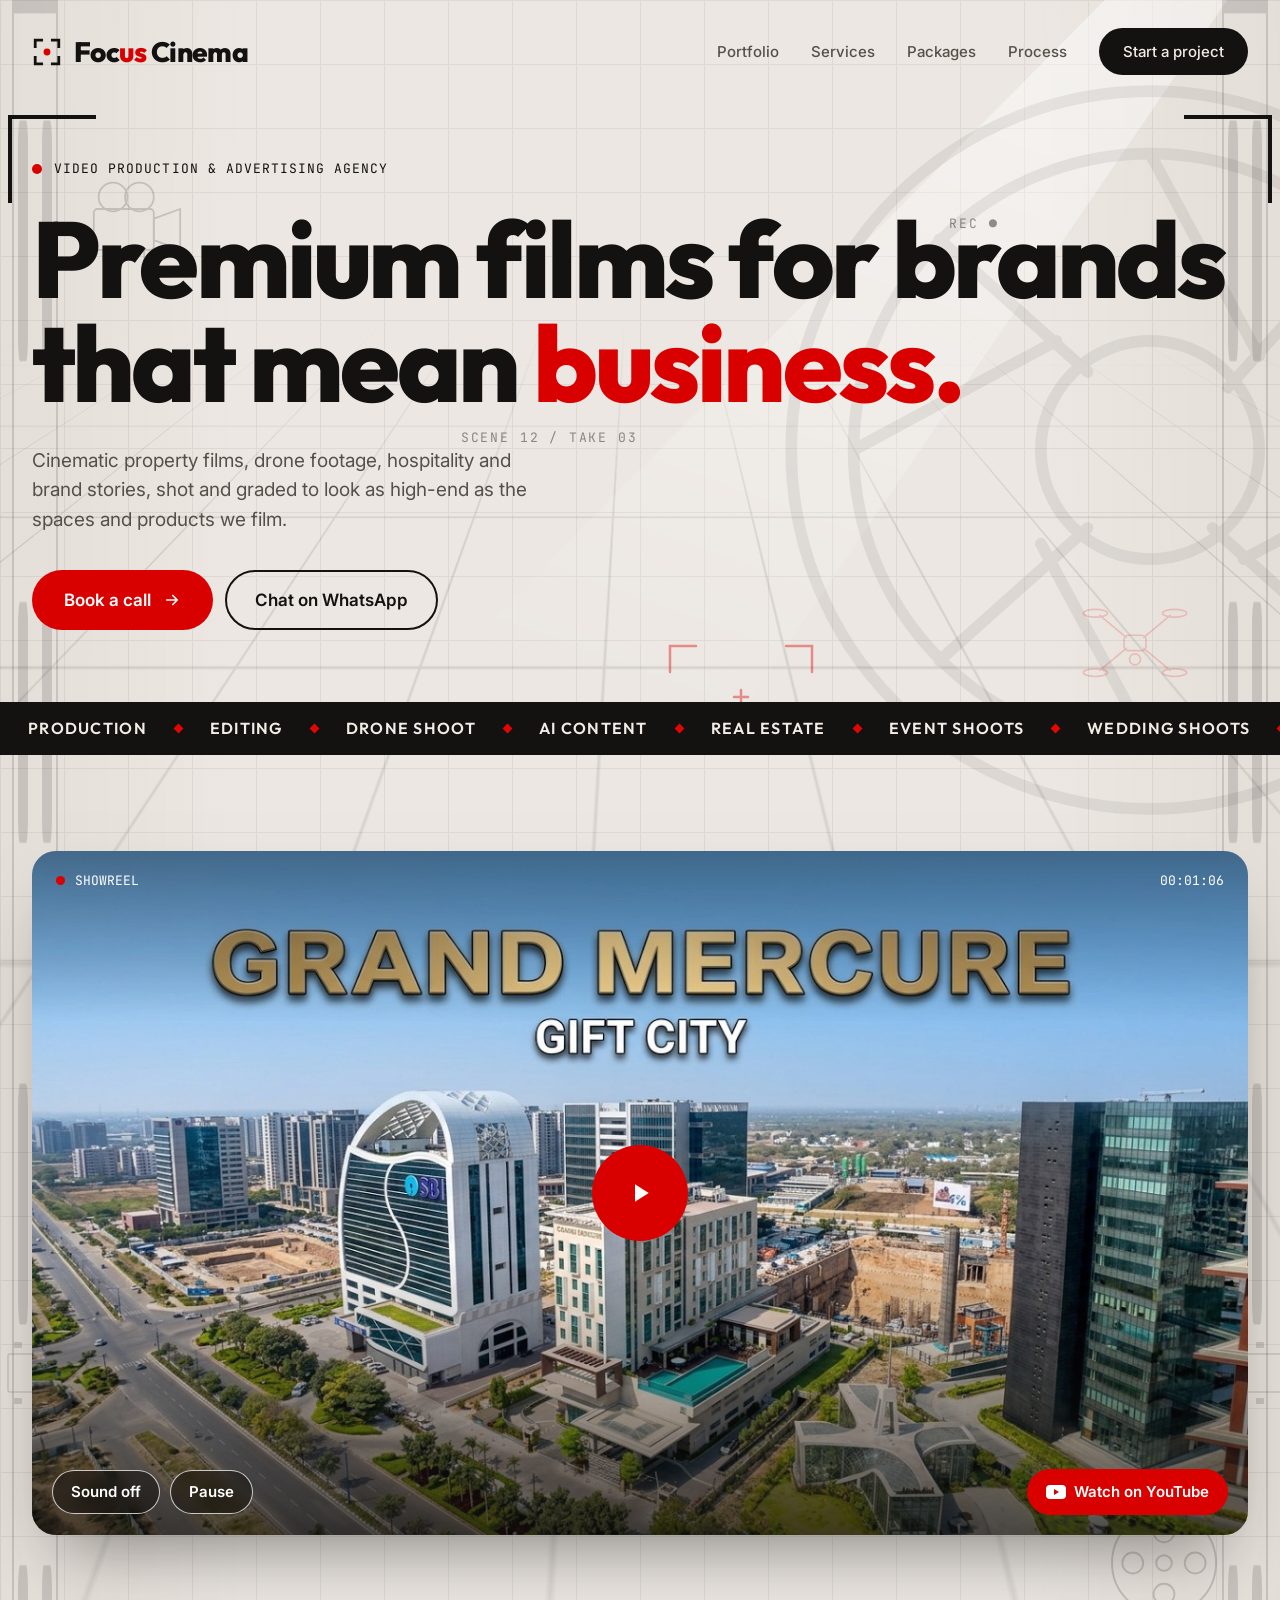
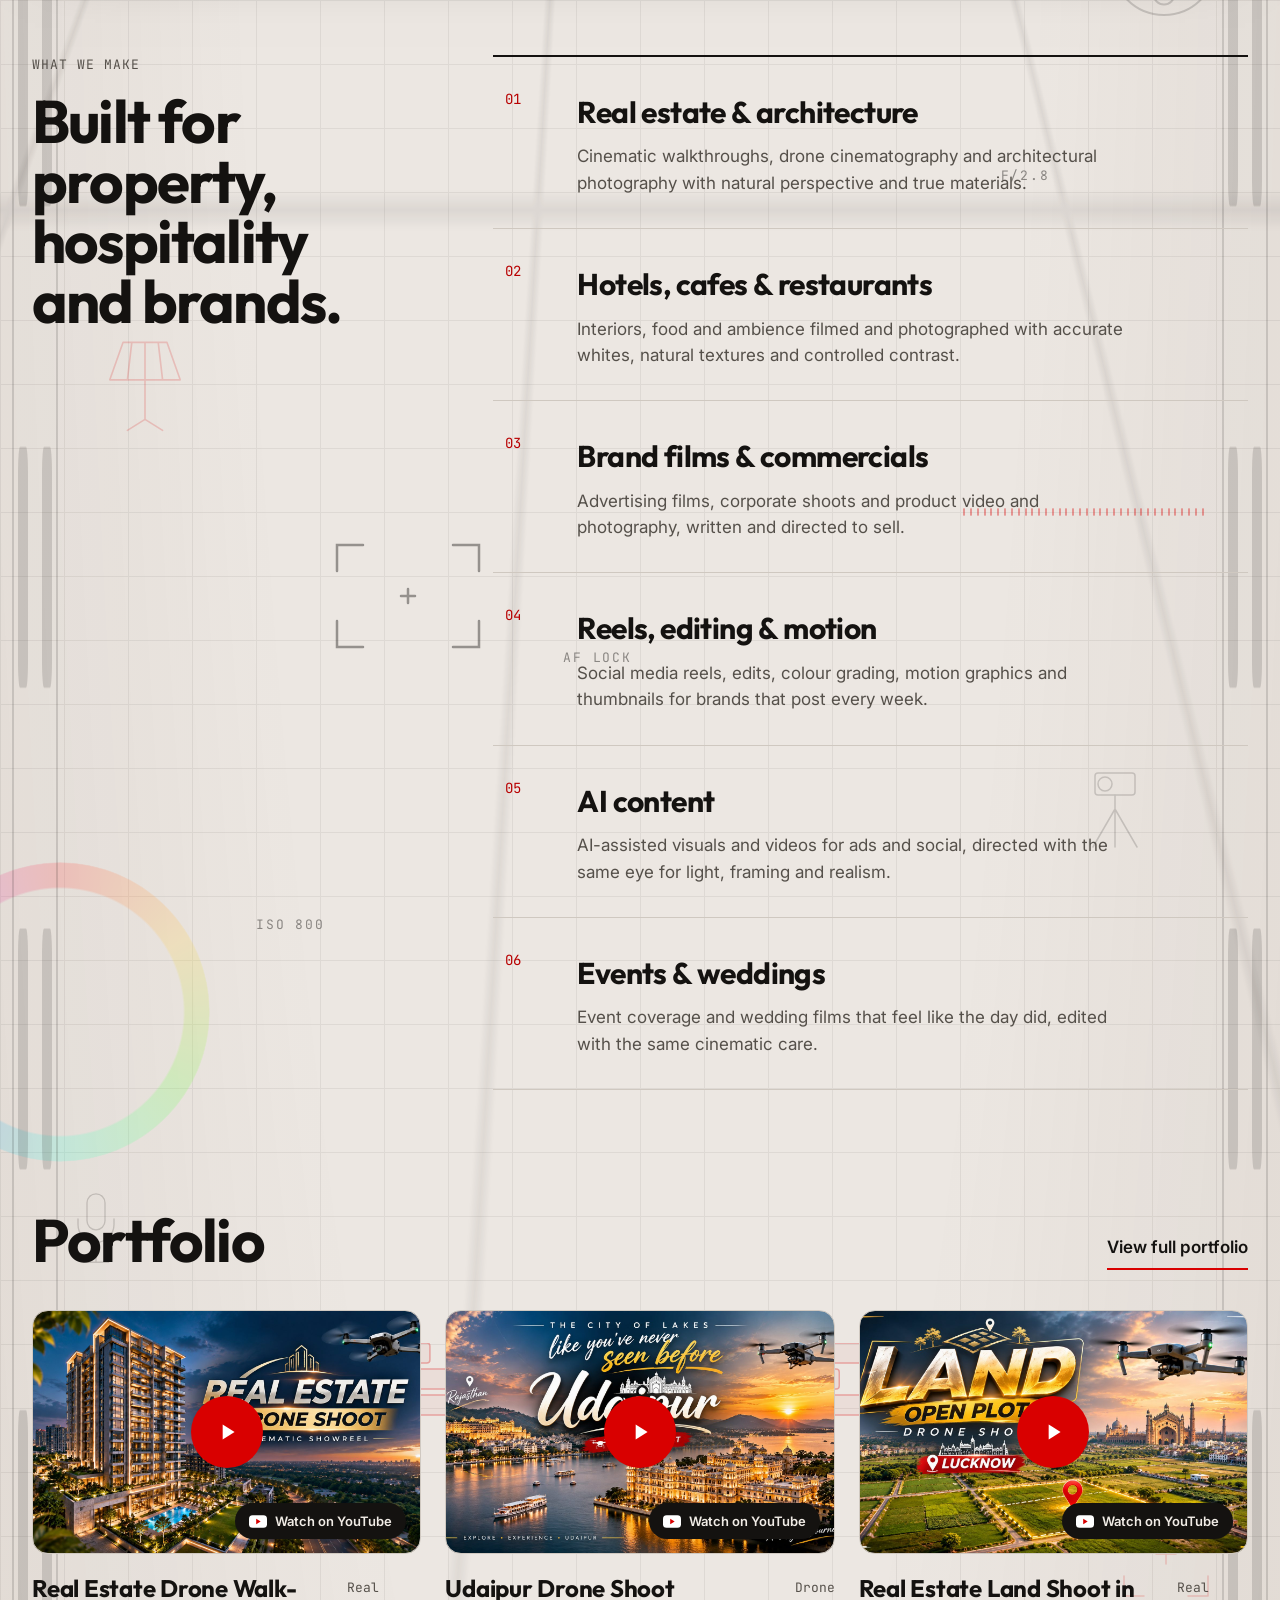
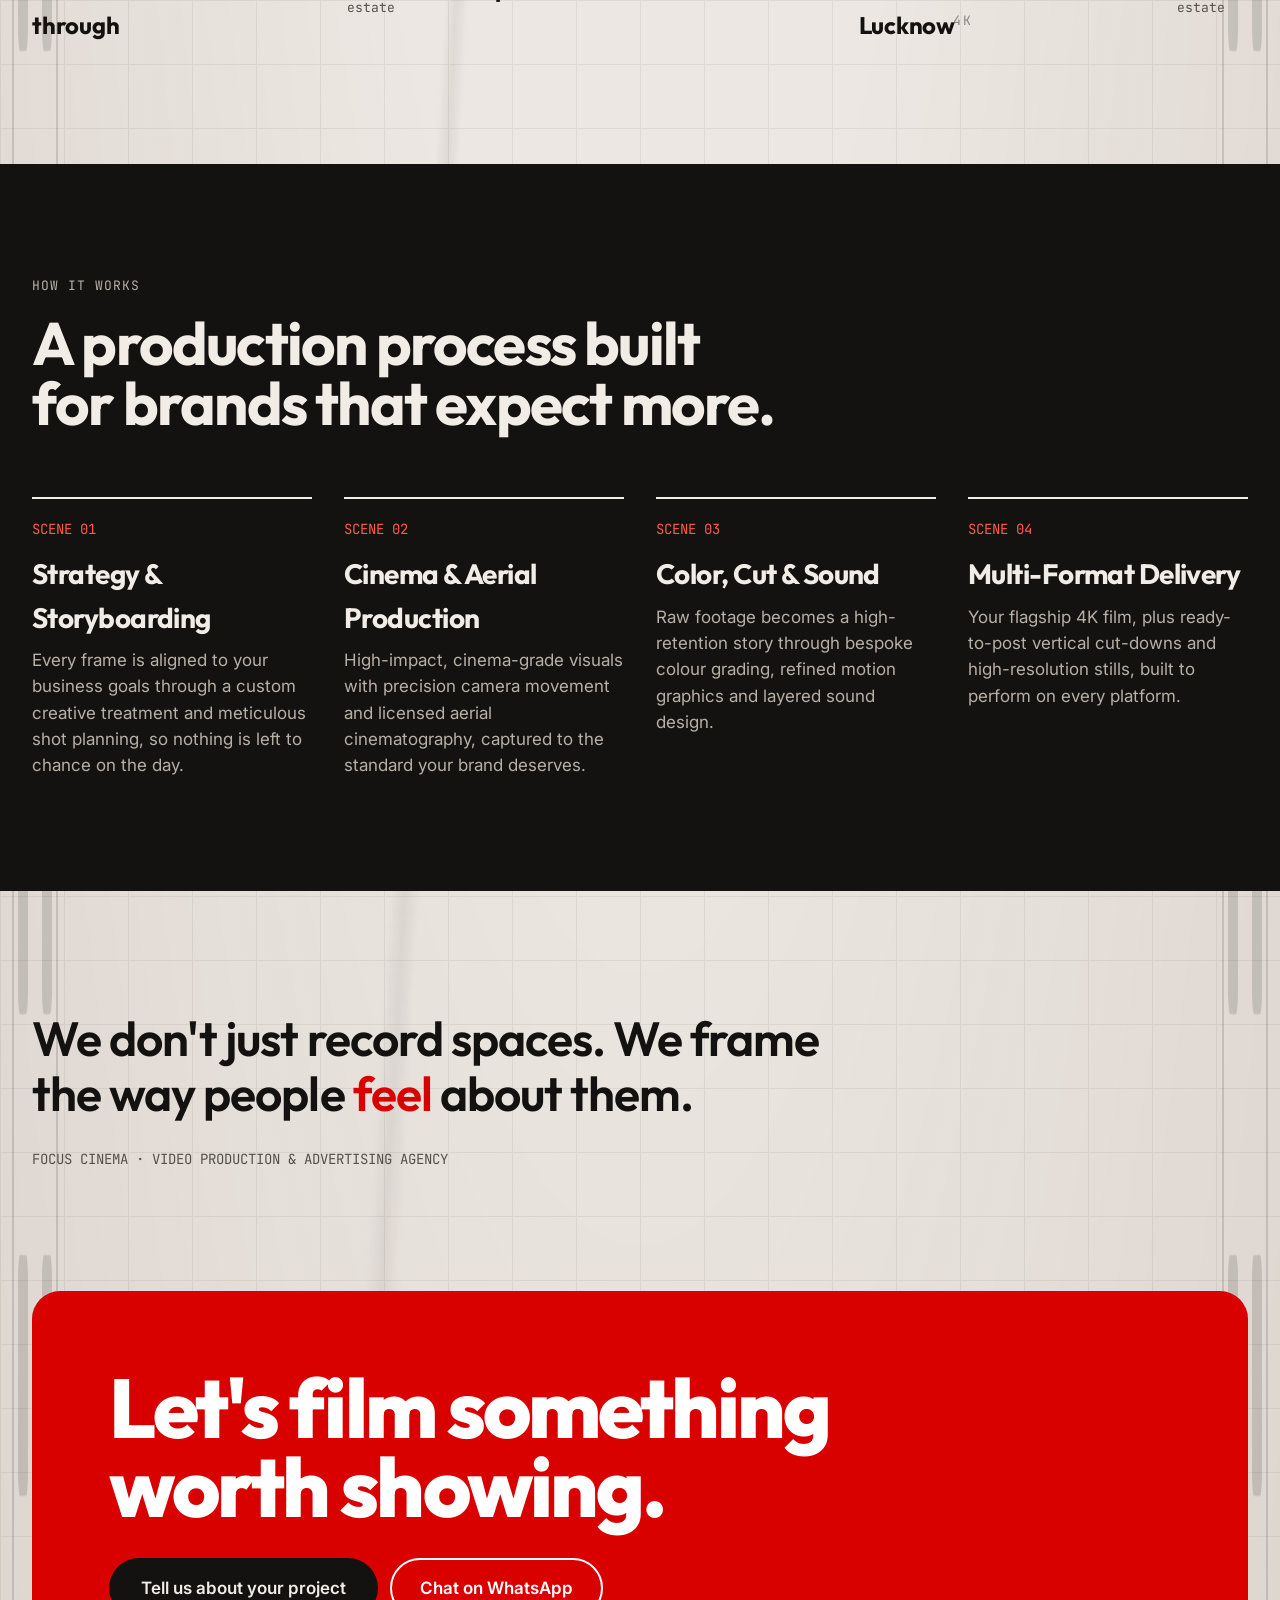
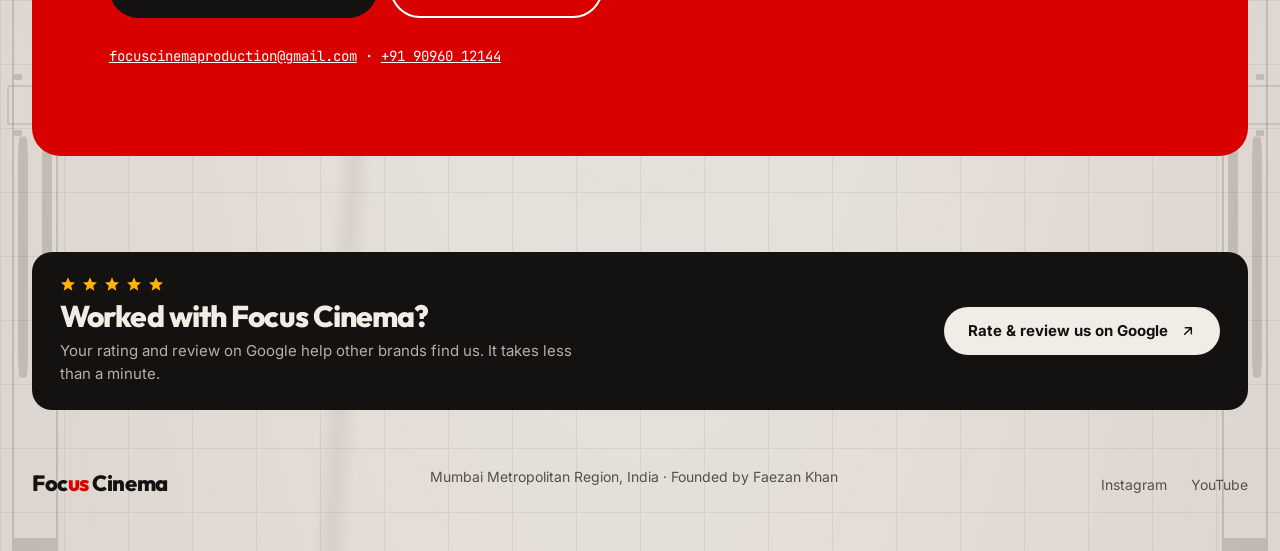
==== site/index.html @ e5390ac3 "Part A: Deploy complete 3-page site (Home, Portfolio, Packages, clean images, render.yaml)" ====
<!doctype html>
<html lang="en">
<head>
<meta charset="utf-8">
<meta name="viewport" content="width=device-width, initial-scale=1">
<title>Focus Cinema | Video Production &amp; Advertising Agency, Mumbai</title>
<meta name="description" content="Focus Cinema is a video production and advertising agency in the Mumbai region: cinematic real estate films, drone shoots, brand films, hospitality, events, weddings and podcast shoots.">
<link rel="canonical" href="https://focuscinemaa.com/">
<meta name="theme-color" content="#ECE7E2">
<link rel="icon" href="favicon.svg" type="image/svg+xml">
<meta property="og:type" content="website">
<meta property="og:site_name" content="Focus Cinema">
<meta property="og:title" content="Focus Cinema | Video Production &amp; Advertising Agency, Mumbai">
<meta property="og:description" content="Focus Cinema is a video production and advertising agency in the Mumbai region: cinematic real estate films, drone shoots, brand films, hospitality, events, weddings and podcast shoots.">
<meta property="og:url" content="https://focuscinemaa.com/">
<meta property="og:image" content="https://focuscinemaa.com/images/logo.jpg">
<meta name="twitter:card" content="summary_large_image">
<link rel="preconnect" href="https://fonts.googleapis.com">
<link href="https://fonts.googleapis.com/css2?family=Outfit:wght@500;600;700;800&amp;family=Inter:wght@400;500;600&amp;family=JetBrains+Mono:wght@400;500&amp;display=swap" rel="stylesheet">
<style>

body{margin:0;background:#ECE7E2}
a{color:inherit;text-decoration:none}
.nav a:hover{color:#141210}
.row-link:hover{background:#E1DBD4}
.thumb1{background-image:url(images/real-estate-walkthrough.jpg);background-size:cover;background-position:center}
.thumb2{background-image:url(images/udaipur-drone.jpg);background-size:cover;background-position:center}
.thumb3{background-image:url(images/lucknow-land.jpg);background-size:cover;background-position:center}
@keyframes reelpan{0%{background-size:108% auto;background-position:30% 60%}100%{background-size:122% auto;background-position:70% 40%}}
@media(prefers-reduced-motion:reduce){}
.bg{position:absolute;inset:0;z-index:0;overflow:hidden;pointer-events:none}
.bg-grid{position:absolute;inset:0;opacity:.06;background-image:linear-gradient(currentColor 1px,transparent 1px),linear-gradient(90deg,currentColor 1px,transparent 1px);background-size:64px 64px;animation:gridmove 14s linear infinite}
.bg-scan{position:absolute;left:0;right:0;top:-200px;height:180px;opacity:.05;background:linear-gradient(transparent,currentColor,transparent);animation:scan 11s linear infinite}
.floor{position:absolute;left:-20%;right:-20%;top:6%;height:760px;opacity:.13;transform:perspective(500px) rotateX(62deg);transform-origin:top;background-image:linear-gradient(currentColor 1px,transparent 1px),linear-gradient(90deg,currentColor 1px,transparent 1px);background-size:80px 80px;-webkit-mask-image:linear-gradient(transparent,#000 35%,transparent);mask-image:linear-gradient(transparent,#000 35%,transparent);animation:floor 4s linear infinite}
.beam{position:absolute;top:-40px;right:2%;width:1100px;height:1000px;opacity:.55;background:linear-gradient(200deg,#fff,transparent 72%);clip-path:polygon(90% 0,100% 0,38% 100%,0 100%);animation:flicker 6s steps(1) infinite}
.bg-vig{position:absolute;inset:0;background:radial-gradient(ellipse at 50% 15%,transparent 45%,rgba(90,60,40,.1))}
.bg-big{position:absolute;top:60px;right:-260px;width:780px;height:780px;opacity:.07}
.wheel{position:absolute;top:46%;left:-90px;width:300px;height:300px;border-radius:50%;opacity:.22;background:conic-gradient(#ff4d4d,#ffd24d,#7dff4d,#4dffe0,#4d7dff,#d24dff,#ff4d4d);-webkit-mask:radial-gradient(circle,transparent 58%,#000 59%,#000 70%,transparent 71%);mask:radial-gradient(circle,transparent 58%,#000 59%,#000 70%,transparent 71%);animation:spin 50s linear infinite}
.bg-film{position:absolute;top:0;height:100%;opacity:.14}
.bg-film .roll{animation:roll 2.4s linear infinite}
.band{position:absolute;left:0;opacity:.14}
.band .slide{animation:slide 8s linear infinite}
.ic{position:absolute;opacity:.17;animation:floaty 16s ease-in-out infinite}
.ic svg,.bg-big svg{display:block;width:100%;height:100%;fill:none;stroke:currentColor;stroke-width:1.5;stroke-linecap:round;stroke-linejoin:round}
.spin svg{animation:spin 60s linear infinite}
.tag{position:absolute;font-family:'JetBrains Mono',monospace;font-size:13px;letter-spacing:.14em;opacity:.45;animation:blink 3s steps(2,end) infinite}
.wave{position:absolute;display:flex;align-items:center;gap:5px;opacity:.35}
.wave span{flex:1;height:100%;background:currentColor;border-radius:2px;transform:scaleY(.15);animation:bar 1.1s ease-in-out infinite}
.wave span:nth-child(2n){animation-duration:.8s;animation-delay:-.2s}
.wave span:nth-child(3n){animation-duration:1.4s;animation-delay:-.5s}
.wave span:nth-child(5n){animation-duration:.9s;animation-delay:-.7s}
.wave span:nth-child(7n){animation-duration:1.7s}
.tl{position:absolute;left:9%;right:9%;height:74px;opacity:.3}
.tl svg{position:absolute;inset:0;width:100%;height:100%}
.tl .ph{position:absolute;top:-8px;bottom:-8px;width:2px;background:currentColor;animation:play 14s linear infinite}
.tl .ph::before{content:"";position:absolute;top:0;left:-5px;border:6px solid transparent;border-top-color:currentColor}
.af{position:absolute;width:150px;height:110px;opacity:.4;animation:af 9s ease-in-out infinite}
.af svg{display:block;width:100%;height:100%;fill:none;stroke:currentColor;stroke-width:2.5;stroke-linecap:round}
.dust{position:absolute;width:3px;height:3px;border-radius:50%;background:currentColor;opacity:0;animation:rise 18s linear infinite}
.focus{animation:pull 2.2s cubic-bezier(.2,.7,.2,1) both}
.float{animation:float2 8s ease-in-out infinite}
.vf{position:absolute;width:84px;height:84px;border:4px solid #141210;animation:breathe 4s ease-in-out infinite}
.marq-track{display:flex;width:max-content;animation:marq 50s linear infinite}
.marq-track:hover{animation-play-state:paused}
.marq-track span{font-family:'Outfit',sans-serif;font-weight:600;font-size:16px;letter-spacing:.08em;text-transform:uppercase;color:#F1ECE6;padding:0 28px;white-space:nowrap}
.marq-track i{display:block;flex:none;width:7px;height:7px;background:#E10600;transform:rotate(45deg);align-self:center}
@keyframes gridmove{to{background-position:64px 64px,64px 64px}}
@keyframes scan{to{top:100%}}
@keyframes floor{to{background-position:0 80px,0 0}}
@keyframes flicker{0%,100%{opacity:.55}12%{opacity:.3}18%{opacity:.7}46%{opacity:.4}52%{opacity:.65}80%{opacity:.35}}
@keyframes roll{to{transform:translateY(36px)}}
@keyframes slide{to{transform:translateX(120px)}}
@keyframes floaty{0%,100%{transform:translate(0,0) rotate(0deg)}50%{transform:translate(22px,-34px) rotate(7deg)}}
@keyframes spin{to{transform:rotate(360deg)}}
@keyframes blink{50%{opacity:.1}}
@keyframes bar{50%{transform:scaleY(1)}}
@keyframes play{from{left:0}to{left:100%}}
@keyframes af{0%,100%{transform:translate(0,0) scale(1)}30%{transform:translate(-160px,80px) scale(.7)}60%{transform:translate(90px,170px) scale(1.2)}}
@keyframes rise{0%{transform:translateY(0);opacity:0}10%{opacity:.5}100%{transform:translateY(-420px);opacity:0}}
@keyframes pull{from{filter:blur(16px);opacity:.15}to{filter:blur(0);opacity:1}}
@keyframes float2{0%,100%{transform:translateY(0)}50%{transform:translateY(-12px)}}
@keyframes breathe{0%,100%{transform:scale(1)}50%{transform:scale(.88)}}
@keyframes marq{to{transform:translateX(-50%)}}
@media(max-width:900px){.bg-filmwrap,.tl,.wave,.wheel,.vf{display:none}.bg-big{width:520px;height:520px;right:-200px}}
@media(prefers-reduced-motion:reduce){.bg *,.focus,.float,.vf,.marq-track{animation:none!important}}
/* Hide the system cursor only when JS confirms a mouse-like device */
  html.fc-cursor-on, html.fc-cursor-on * { cursor: none !important; }

  /* Two separate fixed layers (not nested) so mix-blend-mode can see the real page behind them */
  .fc-frame, .fc-dot { position: fixed; left: 0; top: 0; z-index: 2147483647; pointer-events: none;
                       opacity: 0; transition: opacity .25s ease; will-change: transform; }
  html.fc-visible .fc-frame, html.fc-visible .fc-dot { opacity: 1; }

  /* Brackets: white + difference blend = dark on light pages, light on dark pages */
  .fc-frame { width: 44px; height: 44px; margin: -22px 0 0 -22px; mix-blend-mode: difference; }
  .fc-frame svg { display: block; width: 100%; height: 100%; overflow: visible; transition: transform .22s cubic-bezier(.2,.8,.2,1); }
  .fc-frame path { fill: none; stroke: #fff; stroke-width: 3.2; stroke-linecap: square; stroke-linejoin: miter;
                   transition: transform .22s cubic-bezier(.2,.8,.2,1); }

  /* Recording dot (kept un-blended so it is always crimson) */
  .fc-dot { width: 12px; height: 12px; margin: -6px 0 0 -6px; border-radius: 50%; background: #D90000;
            box-shadow: 0 0 0 2px rgba(255,255,255,.92), 0 0 0 3px rgba(20,18,16,.25);
            transition: scale .2s ease, opacity .25s ease; }

  /* FOCUS-LOCK on clickable things: brackets snap inward, dot pulses */
  html.fc-link .fc-tl { transform: translate(5px, 5px); }
  html.fc-link .fc-tr { transform: translate(-5px, 5px); }
  html.fc-link .fc-br { transform: translate(-5px, -5px); }
  html.fc-link .fc-bl { transform: translate(5px, -5px); }
  html.fc-link .fc-dot { animation: fc-pulse 1s ease-in-out infinite; }
  @keyframes fc-pulse { 0%,100% { scale: 1.25; } 50% { scale: 1.75; } }

  /* SHUTTER on press: brackets clamp hard, whole frame flashes smaller */
  html.fc-down .fc-tl { transform: translate(9px, 9px); }
  html.fc-down .fc-tr { transform: translate(-9px, 9px); }
  html.fc-down .fc-br { transform: translate(-9px, -9px); }
  html.fc-down .fc-bl { transform: translate(9px, -9px); }
  html.fc-down .fc-dot { animation: none; scale: .7; }

  /* Touch / tablets / no-hover devices: custom cursor never appears */
  @media (pointer: coarse), (hover: none) { .fc-frame, .fc-dot { display: none !important; } }
  @media (prefers-reduced-motion: reduce) { html.fc-link .fc-dot { animation: none; scale: 1.4; } .fc-frame path { transition: none; } }


.rbtn{display:inline-flex;align-items:center;gap:8px;min-height:44px;padding:0 18px;border-radius:999px;border:1.5px solid rgba(255,255,255,.75);background:rgba(20,18,16,.55);color:#fff;font:600 15px/1 'Inter',system-ui,sans-serif;cursor:pointer;-webkit-backdrop-filter:blur(6px);backdrop-filter:blur(6px)}
.rbtn.yt{background:#D90000;border-color:#D90000}
#reel .ctl{display:none}
#reel.is-playing .ctl{display:inline-flex}
#reel.is-playing #reel-play{display:none}
#reel iframe{position:absolute;inset:0;width:100%;height:100%;border:0;pointer-events:none}
#reel :focus-visible{outline-color:#fff}
.reel-bar{position:absolute;left:20px;right:20px;bottom:20px;display:flex;flex-wrap:wrap;align-items:center;justify-content:space-between;gap:12px}
@media(max-width:640px){
.reel-bar{position:static;margin-top:14px}
.rbtn:not(.yt){color:#141210;border-color:#141210;background:transparent;-webkit-backdrop-filter:none;backdrop-filter:none}
.reel-stage{border-radius:18px !important}
.rplay{width:72px !important;height:72px !important}
}
:focus-visible{outline:3px solid #141210;outline-offset:3px}
html{scroll-behavior:smooth}
img{max-width:100%}

</style>
<script type="application/ld+json">
{
  "@context": "https://schema.org",
  "@type": "ProfessionalService",
  "name": "Focus Cinema",
  "description": "Video production and advertising agency: real estate films, drone cinematography, brand films, hospitality, events, weddings, podcast shoots, editing and AI content.",
  "url": "https://focuscinemaa.com/",
  "logo": "https://focuscinemaa.com/images/logo.jpg",
  "image": "https://focuscinemaa.com/images/logo.jpg",
  "telephone": "+919096012144",
  "email": "focuscinemaproduction@gmail.com",
  "founder": {"@type": "Person", "name": "Faezan Khan"},
  "areaServed": "Mumbai Metropolitan Region, India",
  "address": {"@type": "PostalAddress", "addressRegion": "Maharashtra", "addressCountry": "IN"},
  "sameAs": ["https://www.instagram.com/focuscinemaa","https://www.youtube.com/@FocusCinemaproduction"]
}
</script>
</head>
<body>

<div style="background:#ECE7E2;color:#141210;font-family:'Inter',system-ui,sans-serif;font-size:17px;line-height:1.55;overflow-x:hidden;position:relative">

<!-- ANIMATED BACKGROUND -->
<div class="bg" aria-hidden="true" style="color:#141210">
<div class="bg-grid"></div>
<div class="bg-scan"></div>
<div class="floor"></div>
<div class="beam"></div>
<div class="bg-vig"></div>
<div class="bg-big spin"><svg viewBox="0 0 100 100"><circle cx="50" cy="50" r="46"></circle><circle cx="50" cy="50" r="38"></circle><circle cx="50" cy="50" r="14"></circle><path d="M50 12l14 26M88 50L62 64M50 88L36 62M12 50l26-14M77 23L60 42M77 77L58 60M23 77l19-17M23 23l19 17"></path></svg></div>
<div class="wheel"></div>
<div class="bg-filmwrap">
<svg class="bg-film" style="left:12px" width="46" viewBox="0 0 46 400" preserveAspectRatio="none"><defs><pattern id="fp" width="46" height="36" patternUnits="userSpaceOnUse"><rect x="6" y="9" width="10" height="18" rx="2" fill="currentColor"></rect><rect x="30" y="9" width="10" height="18" rx="2" fill="currentColor"></rect></pattern></defs><rect class="roll" x="0" y="-36" width="46" height="6000" fill="url(#fp)"></rect><rect x="1" y="0" width="44" height="100%" fill="none" stroke="currentColor" stroke-width="2"></rect></svg>
<svg class="bg-film" style="right:12px" width="46" viewBox="0 0 46 400" preserveAspectRatio="none"><rect class="roll" style="animation-direction:reverse" x="0" y="-36" width="46" height="6000" fill="url(#fp)"></rect><rect x="1" y="0" width="44" height="100%" fill="none" stroke="currentColor" stroke-width="2"></rect></svg>
</div>
<svg class="band" style="top:25%" width="100%" height="70"><defs><pattern id="fr" width="120" height="70" patternUnits="userSpaceOnUse"><rect x="8" y="16" width="104" height="38" rx="2" fill="none" stroke="currentColor" stroke-width="1.5"></rect><rect x="14" y="4" width="8" height="6" rx="1" fill="currentColor"></rect><rect x="56" y="4" width="8" height="6" rx="1" fill="currentColor"></rect><rect x="98" y="4" width="8" height="6" rx="1" fill="currentColor"></rect><rect x="14" y="60" width="8" height="6" rx="1" fill="currentColor"></rect><rect x="56" y="60" width="8" height="6" rx="1" fill="currentColor"></rect><rect x="98" y="60" width="8" height="6" rx="1" fill="currentColor"></rect></pattern></defs><rect class="slide" x="-120" y="0" width="4000" height="70" fill="url(#fr)"></rect></svg>
<svg class="band" style="top:91%" width="100%" height="70"><rect class="slide" style="animation-direction:reverse" x="-120" y="0" width="4000" height="70" fill="url(#fr)"></rect></svg>
<div class="wave" style="top:39%;right:6%;width:240px;height:50px;color:#D90000"><span></span><span></span><span></span><span></span><span></span><span></span><span></span><span></span><span></span><span></span><span></span><span></span><span></span><span></span><span></span><span></span><span></span><span></span><span></span><span></span><span></span><span></span><span></span><span></span><span></span><span></span><span></span><span></span><span></span><span></span><span></span><span></span><span></span><span></span><span></span><span></span></div>
<div class="tl" style="top:55%;color:#D90000"><svg viewBox="0 0 1000 74" preserveAspectRatio="none"><g fill="currentColor" fill-opacity=".15" stroke="currentColor" stroke-width="1.5"><rect vector-effect="non-scaling-stroke" x="10" y="0" width="180" height="20" rx="3"></rect><rect vector-effect="non-scaling-stroke" x="210" y="0" width="90" height="20" rx="3"></rect><rect vector-effect="non-scaling-stroke" x="320" y="0" width="260" height="20" rx="3"></rect><rect vector-effect="non-scaling-stroke" x="600" y="0" width="140" height="20" rx="3"></rect><rect vector-effect="non-scaling-stroke" x="760" y="0" width="230" height="20" rx="3"></rect><rect vector-effect="non-scaling-stroke" x="60" y="26" width="120" height="20" rx="3"></rect><rect vector-effect="non-scaling-stroke" x="200" y="26" width="300" height="20" rx="3"></rect><rect vector-effect="non-scaling-stroke" x="520" y="26" width="170" height="20" rx="3"></rect><rect vector-effect="non-scaling-stroke" x="720" y="26" width="250" height="20" rx="3"></rect><rect vector-effect="non-scaling-stroke" x="0" y="52" width="260" height="20" rx="3"></rect><rect vector-effect="non-scaling-stroke" x="280" y="52" width="80" height="20" rx="3"></rect><rect vector-effect="non-scaling-stroke" x="380" y="52" width="400" height="20" rx="3"></rect><rect vector-effect="non-scaling-stroke" x="800" y="52" width="190" height="20" rx="3"></rect></g></svg><div class="ph"></div></div>
<div class="af" style="top:12%;left:52%;color:#D90000"><svg viewBox="0 0 150 110"><path d="M4 30V4h26M120 4h26v26M146 80v26h-26M30 106H4V80M68 55h14M75 48v14"></path></svg></div>
<div class="af" style="top:40%;left:26%;animation-delay:-4s;animation-duration:12s"><svg viewBox="0 0 150 110"><path d="M4 30V4h26M120 4h26v26M146 80v26h-26M30 106H4V80M68 55h14M75 48v14"></path></svg></div>
<div class="ic" style="top:3%;left:6%;width:120px;height:120px"><svg viewBox="0 0 100 100"><rect x="14" y="40" width="50" height="34" rx="3"></rect><circle cx="30" cy="30" r="12"></circle><circle cx="52" cy="30" r="12"></circle><path d="M64 48l22-8v34l-22-8zM22 74v10M56 74v10"></path></svg></div>
<div class="ic" style="top:11%;right:7%;width:110px;height:110px;animation-duration:19s;animation-delay:-5s;color:#D90000"><svg viewBox="0 0 100 100"><path d="M42 44L18 24M58 44l24-20M42 54L18 74M58 54l24 20"></path><rect x="40" y="42" width="20" height="14" rx="4"></rect><ellipse cx="14" cy="22" rx="11" ry="3.5"></ellipse><ellipse cx="86" cy="22" rx="11" ry="3.5"></ellipse><ellipse cx="14" cy="76" rx="11" ry="3.5"></ellipse><ellipse cx="86" cy="76" rx="11" ry="3.5"></ellipse><circle cx="50" cy="64" r="5"></circle></svg></div>
<div class="ic" style="top:19%;left:3%;width:100px;height:100px;animation-duration:21s;animation-delay:-9s"><svg viewBox="0 0 100 100"><rect x="14" y="42" width="72" height="42" rx="3"></rect><path d="M14 40l-3-18 74-10 3 18zM26 20l8 14M44 17l8 14M62 14l8 14M14 58h72M30 42v42"></path></svg></div>
<div class="ic spin" style="top:28%;right:4%;width:130px;height:130px;animation-duration:18s;animation-delay:-2s"><svg viewBox="0 0 100 100"><circle cx="50" cy="50" r="40"></circle><circle cx="50" cy="50" r="6"></circle><circle cx="50" cy="26" r="8"></circle><circle cx="50" cy="74" r="8"></circle><circle cx="26" cy="50" r="8"></circle><circle cx="74" cy="50" r="8"></circle></svg></div>
<div class="ic" style="top:36%;left:7%;width:110px;height:110px;animation-duration:17s;animation-delay:-7s;color:#D90000"><svg viewBox="0 0 100 100"><path d="M30 14h40l12 34H18zM38 14l-4 34M62 14l4 34M50 14v34M50 48v36M34 94l16-10 16 10"></path></svg></div>
<div class="ic" style="top:44%;right:9%;width:100px;height:100px;animation-duration:20s;animation-delay:-11s"><svg viewBox="0 0 100 100"><rect x="30" y="18" width="40" height="22" rx="3"></rect><circle cx="40" cy="29" r="7"></circle><path d="M50 40v14M50 54L28 92M50 54L72 92M50 54v38"></path></svg></div>
<div class="ic" style="top:52%;left:4%;width:90px;height:90px;animation-duration:22s;animation-delay:-4s"><svg viewBox="0 0 100 100"><rect x="40" y="12" width="20" height="40" rx="10"></rect><path d="M30 40v6a20 20 0 0040 0v-6M50 66v22M36 88h28"></path></svg></div>
<div class="ic" style="top:58%;right:5%;width:100px;height:100px;animation-duration:18s;animation-delay:-8s;color:#D90000"><svg viewBox="0 0 100 100"><path d="M8 28V8h20M72 8h20v20M92 72v20H72M28 92H8V72M50 40v20M40 50h20"></path></svg></div>
<div class="ic spin" style="top:84%;left:6%;width:120px;height:120px;animation-duration:20s;animation-delay:-6s"><svg viewBox="0 0 100 100"><circle cx="50" cy="50" r="40"></circle><circle cx="50" cy="50" r="30"></circle><circle cx="50" cy="50" r="12"></circle><path d="M50 20l10 20M80 50L60 60M50 80L40 60M20 50l20-10"></path></svg></div>
<div class="ic" style="top:89%;right:8%;width:110px;height:110px;animation-duration:17s;animation-delay:-10s"><svg viewBox="0 0 100 100"><rect x="14" y="40" width="50" height="34" rx="3"></rect><circle cx="30" cy="30" r="12"></circle><circle cx="52" cy="30" r="12"></circle><path d="M64 48l22-8v34l-22-8zM22 74v10M56 74v10"></path></svg></div>
<span class="tag" style="top:4%;right:22%">REC ●</span>
<span class="tag" style="top:17%;left:16%;animation-delay:-1s">24 FPS</span>
<span class="tag" style="top:8%;left:36%;animation-delay:-2s">SCENE 12 / TAKE 03</span>
<span class="tag" style="top:33%;right:18%;animation-delay:-2s">F/2.8</span>
<span class="tag" style="top:42%;left:44%;animation-delay:-0.7s">AF LOCK</span>
<span class="tag" style="top:47%;left:20%;animation-delay:-1.5s">ISO 800</span>
<span class="tag" style="top:60%;right:24%;animation-delay:-0.5s">4K</span>
<span class="tag" style="top:86%;left:22%;animation-delay:-2.5s">TC 00:01:06</span>
<span class="dust" style="left:8%;top:30%"></span><span class="dust" style="left:15%;top:62%;animation-delay:-4s;animation-duration:22s"></span><span class="dust" style="left:24%;top:18%;animation-delay:-9s"></span><span class="dust" style="left:31%;top:48%;animation-delay:-2s;animation-duration:15s"></span><span class="dust" style="left:39%;top:74%;animation-delay:-12s"></span><span class="dust" style="left:46%;top:9%;animation-delay:-6s;animation-duration:25s"></span><span class="dust" style="left:53%;top:36%;animation-delay:-14s"></span><span class="dust" style="left:61%;top:58%;animation-delay:-1s;animation-duration:20s"></span><span class="dust" style="left:68%;top:22%;animation-delay:-8s"></span><span class="dust" style="left:74%;top:44%;animation-delay:-16s;animation-duration:14s"></span><span class="dust" style="left:82%;top:68%;animation-delay:-5s"></span><span class="dust" style="left:88%;top:14%;animation-delay:-11s;animation-duration:23s"></span><span class="dust" style="left:93%;top:52%;animation-delay:-3s"></span><span class="dust" style="left:19%;top:88%;animation-delay:-7s;animation-duration:17s"></span><span class="dust" style="left:57%;top:92%;animation-delay:-13s"></span><span class="dust" style="left:78%;top:84%;animation-delay:-10s;animation-duration:21s"></span>
</div>

<div style="position:relative;z-index:1">

<!-- NAV -->
<header style="max-width:1280px;margin:0 auto;padding:28px 32px;display:flex;flex-wrap:wrap;align-items:center;justify-content:space-between;gap:20px">
<a href="#top" aria-label="Focus Cinema home" style="font-family:'Outfit',sans-serif;font-weight:800;font-size:28px;letter-spacing:-0.02em;display:flex;align-items:center;gap:12px;color:#141210">
<svg width="30" height="30" viewBox="0 0 28 28" fill="none" stroke="#141210" stroke-width="2.6" stroke-linecap="square" aria-hidden="true"><path d="M3 9V3h6M19 3h6v6M25 19v6h-6M9 25H3v-6"></path><circle cx="14" cy="14" r="3.2" fill="#D90000" stroke="none"></circle></svg>
<span>Foc<span style="color:#D90000">us</span> Cinema</span>
</a>
<nav class="nav" style="display:flex;flex-wrap:wrap;align-items:center;gap:8px 32px;font-size:15px;font-weight:500;color:#55504A">
<a href="portfolio.html" style="padding:12px 0">Portfolio</a>
<a href="#services" style="padding:12px 0">Services</a>
<a href="packages.html" style="padding:12px 0">Packages</a>
<a href="#process" style="padding:12px 0">Process</a>
<a href="#contact" style="padding:12px 24px;background:#141210;border-radius:999px;color:#F1ECE6">Start a project</a>
</nav>
</header>

<!-- HERO -->
<section id="top" style="max-width:1280px;margin:0 auto;padding:56px 32px 72px;position:relative">
<div class="vf" style="top:12px;left:8px;border-right:0;border-bottom:0" aria-hidden="true"></div>
<div class="vf" style="top:12px;right:8px;border-left:0;border-bottom:0" aria-hidden="true"></div>
<div style="display:grid;grid-template-columns:repeat(auto-fit,minmax(min(440px,100%),1fr));gap:48px;align-items:center">
<div>
<div style="font-family:'JetBrains Mono',monospace;font-size:13px;letter-spacing:0.08em;text-transform:uppercase;color:#141210;display:flex;align-items:center;gap:12px;margin-bottom:28px">
<span style="width:10px;height:10px;border-radius:50%;background:#D90000"></span>Video production &amp; advertising agency
</div>
<h1 class="focus" style="margin:0;font-family:'Outfit',sans-serif;font-weight:800;font-size:clamp(48px,8.4vw,124px);line-height:0.96;letter-spacing:-0.035em;text-wrap:balance">Premium films for brands that mean <span style="color:#D90000">business.</span></h1>
<p style="margin:32px 0 0;max-width:520px;font-size:19px;color:#55504A;text-wrap:pretty">Cinematic property films, drone footage, hospitality and brand stories, shot and graded to look as high-end as the spaces and products we film.</p>
<div style="display:flex;flex-wrap:wrap;gap:12px;margin-top:36px">
<a href="#contact" style="display:inline-flex;align-items:center;gap:12px;min-height:56px;padding:0 32px;background:#D90000;color:#FFFFFF;border-radius:999px;font-weight:600;font-size:17px">Book a call
<svg width="18" height="18" viewBox="0 0 24 24" fill="none" stroke="#FFFFFF" stroke-width="2.2" stroke-linecap="round" stroke-linejoin="round" aria-hidden="true"><path d="M5 12h14M13 6l6 6-6 6"></path></svg></a>
<a href="https://wa.me/919096012144" style="display:inline-flex;align-items:center;min-height:56px;padding:0 28px;border:2px solid #141210;color:#141210;border-radius:999px;font-weight:600;font-size:17px">Chat on WhatsApp</a>
</div>
</div>
</div>
</section>

<!-- MARQUEE -->
<section aria-label="Our services" style="background:#141210;overflow:hidden;padding:14px 0">
<div class="marq-track" aria-hidden="true">
<span>Production</span><i></i><span>Editing</span><i></i><span>Drone Shoot</span><i></i><span>AI Content</span><i></i><span>Real Estate</span><i></i><span>Event Shoots</span><i></i><span>Wedding Shoots</span><i></i><span>Property Coverage</span><i></i><span>Cinematic Shoot</span><i></i><span>Cinematic Editing</span><i></i><span>Podcast Shoot</span><i></i>
<span>Production</span><i></i><span>Editing</span><i></i><span>Drone Shoot</span><i></i><span>AI Content</span><i></i><span>Real Estate</span><i></i><span>Event Shoots</span><i></i><span>Wedding Shoots</span><i></i><span>Property Coverage</span><i></i><span>Cinematic Shoot</span><i></i><span>Cinematic Editing</span><i></i><span>Podcast Shoot</span><i></i>
</div>
</section>

<!-- SHOWREEL -->
<section id="showreel" aria-label="Showreel" style="max-width:1280px;margin:0 auto;padding:96px 32px 120px">
<div id="reel" style="position:relative">
<div class="reel-stage" style="position:relative;aspect-ratio:16/9;background:#1A1814 url(images/showreel.jpg) center/cover no-repeat;border-radius:24px;overflow:hidden;box-shadow:0 36px 70px -28px rgba(20,18,16,.5)">
<div class="reel-media" style="position:absolute;inset:0"></div>
<div style="position:absolute;inset:0;pointer-events:none;background:linear-gradient(to bottom,rgba(15,14,12,.45),transparent 25%,transparent 60%,rgba(15,14,12,.72))"></div>
<div style="position:absolute;top:20px;left:24px;font-family:'JetBrains Mono',monospace;font-size:13px;color:#fff;display:flex;align-items:center;gap:10px"><span style="width:9px;height:9px;border-radius:50%;background:#D90000"></span>SHOWREEL</div>
<div style="position:absolute;top:20px;right:24px;font-family:'JetBrains Mono',monospace;font-size:13px;color:#fff">00:01:06</div>
<button id="reel-play" class="rplay" type="button" aria-label="Play showreel with sound" style="position:absolute;left:50%;top:50%;transform:translate(-50%,-50%);width:96px;height:96px;border-radius:50%;border:0;background:#D90000;cursor:pointer;display:flex;align-items:center;justify-content:center">
<svg width="30" height="30" viewBox="0 0 24 24" fill="#FFFFFF" aria-hidden="true"><path d="M8 5v14l11-7z"></path></svg></button>
</div>
<div class="reel-bar">
<div style="display:flex;flex-wrap:wrap;gap:10px">
<button id="reel-sound" class="rbtn ctl" type="button" aria-pressed="false">Sound off</button>
<button id="reel-pause" class="rbtn ctl" type="button">Pause</button>
</div>
<a class="rbtn yt" href="https://youtu.be/C2CJpW53Ucw" target="_blank" rel="noopener">
<svg width="20" height="14" viewBox="0 0 20 14" aria-hidden="true"><rect width="20" height="14" rx="4" fill="#fff"/><path d="M8 4l5 3-5 3z" fill="#D90000"/></svg>
Watch on YouTube</a>
</div>
</div>
</section>

<!-- SERVICES -->
<section id="services" style="max-width:1280px;margin:0 auto;padding:0 32px 120px">
<div style="display:flex;flex-wrap:wrap;gap:24px 64px;align-items:flex-start">
<div style="flex:1 1 280px">
<div style="font-family:'JetBrains Mono',monospace;font-size:13px;letter-spacing:0.08em;text-transform:uppercase;color:#55504A">What we make</div>
<h2 style="margin:16px 0 0;font-family:'Outfit',sans-serif;font-weight:700;font-size:clamp(36px,5vw,60px);line-height:1;letter-spacing:-0.03em;text-wrap:balance">Built for property, hospitality and brands.</h2>
</div>
<div style="flex:2 1 520px;min-width:0;border-top:2px solid #141210">
<div class="row-link" style="display:grid;grid-template-columns:56px 1fr;gap:8px 16px;padding:32px 12px;border-bottom:1px solid #CFC8C0">
<span style="font-family:'JetBrains Mono',monospace;font-size:14px;color:#B80000">01</span>
<div><h3 style="margin:0 0 8px;font-family:'Outfit',sans-serif;font-weight:700;font-size:30px;letter-spacing:-0.02em">Real estate &amp; architecture</h3><p style="margin:0;color:#55504A;max-width:560px">Cinematic walkthroughs, drone cinematography and architectural photography with natural perspective and true materials.</p></div>
</div>
<div class="row-link" style="display:grid;grid-template-columns:56px 1fr;gap:8px 16px;padding:32px 12px;border-bottom:1px solid #CFC8C0">
<span style="font-family:'JetBrains Mono',monospace;font-size:14px;color:#B80000">02</span>
<div><h3 style="margin:0 0 8px;font-family:'Outfit',sans-serif;font-weight:700;font-size:30px;letter-spacing:-0.02em">Hotels, cafes &amp; restaurants</h3><p style="margin:0;color:#55504A;max-width:560px">Interiors, food and ambience filmed and photographed with accurate whites, natural textures and controlled contrast.</p></div>
</div>
<div class="row-link" style="display:grid;grid-template-columns:56px 1fr;gap:8px 16px;padding:32px 12px;border-bottom:1px solid #CFC8C0">
<span style="font-family:'JetBrains Mono',monospace;font-size:14px;color:#B80000">03</span>
<div><h3 style="margin:0 0 8px;font-family:'Outfit',sans-serif;font-weight:700;font-size:30px;letter-spacing:-0.02em">Brand films &amp; commercials</h3><p style="margin:0;color:#55504A;max-width:560px">Advertising films, corporate shoots and product video and photography, written and directed to sell.</p></div>
</div>
<div class="row-link" style="display:grid;grid-template-columns:56px 1fr;gap:8px 16px;padding:32px 12px;border-bottom:1px solid #CFC8C0">
<span style="font-family:'JetBrains Mono',monospace;font-size:14px;color:#B80000">04</span>
<div><h3 style="margin:0 0 8px;font-family:'Outfit',sans-serif;font-weight:700;font-size:30px;letter-spacing:-0.02em">Reels, editing &amp; motion</h3><p style="margin:0;color:#55504A;max-width:560px">Social media reels, edits, colour grading, motion graphics and thumbnails for brands that post every week.</p></div>
</div>
<div class="row-link" style="display:grid;grid-template-columns:56px 1fr;gap:8px 16px;padding:32px 12px;border-bottom:1px solid #CFC8C0">
<span style="font-family:'JetBrains Mono',monospace;font-size:14px;color:#B80000">05</span>
<div><h3 style="margin:0 0 8px;font-family:'Outfit',sans-serif;font-weight:700;font-size:30px;letter-spacing:-0.02em">AI content</h3><p style="margin:0;color:#55504A;max-width:560px">AI-assisted visuals and videos for ads and social, directed with the same eye for light, framing and realism.</p></div>
</div>
<div class="row-link" style="display:grid;grid-template-columns:56px 1fr;gap:8px 16px;padding:32px 12px;border-bottom:1px solid #CFC8C0">
<span style="font-family:'JetBrains Mono',monospace;font-size:14px;color:#B80000">06</span>
<div><h3 style="margin:0 0 8px;font-family:'Outfit',sans-serif;font-weight:700;font-size:30px;letter-spacing:-0.02em">Events &amp; weddings</h3><p style="margin:0;color:#55504A;max-width:560px">Event coverage and wedding films that feel like the day did, edited with the same cinematic care.</p></div>
</div>
</div>
</div>
</section>

<!-- WORK -->
<section id="portfolio" style="max-width:1280px;margin:0 auto;padding:0 32px 120px">
<div style="display:flex;flex-wrap:wrap;align-items:flex-end;justify-content:space-between;gap:16px;margin-bottom:40px">
<h2 style="margin:0;font-family:'Outfit',sans-serif;font-weight:700;font-size:clamp(36px,5vw,60px);line-height:1;letter-spacing:-0.03em">Portfolio</h2>
<a href="portfolio.html" style="color:#141210;border-bottom:2px solid #D90000;padding:8px 0;font-weight:600">View full portfolio</a>
</div>
<div style="display:grid;grid-template-columns:repeat(auto-fit,minmax(min(360px,100%),1fr));gap:24px">
<a href="https://youtu.be/7DN4Z1Aokmc" target="_blank" rel="noopener" style="display:block">
<div class="thumb1" style="position:relative;aspect-ratio:16/10;border:1px solid #D0C9C1;border-radius:16px;background-color:#E2DCD5;overflow:hidden">
<span style="position:absolute;left:50%;top:50%;transform:translate(-50%,-50%);width:72px;height:72px;border-radius:50%;background:#D90000;display:flex;align-items:center;justify-content:center"><svg width="26" height="26" viewBox="0 0 24 24" fill="#FFFFFF" aria-hidden="true"><path d="M8 5v14l11-7z"></path></svg></span>
<span style="position:absolute;right:14px;bottom:14px;display:inline-flex;align-items:center;gap:8px;padding:8px 14px;border-radius:999px;background:#141210;color:#F1ECE6;font-size:13px;font-weight:600"><svg width="18" height="13" viewBox="0 0 20 14" aria-hidden="true"><rect width="20" height="14" rx="4" fill="#FFFFFF"></rect><path d="M8 4l5 3-5 3z" fill="#D90000"></path></svg>Watch on YouTube</span>
</div>
<div style="display:flex;justify-content:space-between;gap:16px;margin-top:16px"><span style="font-family:'Outfit',sans-serif;font-weight:700;font-size:24px;letter-spacing:-0.01em">Real Estate Drone Walk-through</span><span style="font-family:'JetBrains Mono',monospace;font-size:13px;color:#55504A;padding-top:8px">Real estate</span></div>
</a>
<a href="https://youtu.be/NiT_kLc16_U" target="_blank" rel="noopener" style="display:block">
<div class="thumb2" style="position:relative;aspect-ratio:16/10;border:1px solid #D0C9C1;border-radius:16px;background-color:#E2DCD5;overflow:hidden">
<span style="position:absolute;left:50%;top:50%;transform:translate(-50%,-50%);width:72px;height:72px;border-radius:50%;background:#D90000;display:flex;align-items:center;justify-content:center"><svg width="26" height="26" viewBox="0 0 24 24" fill="#FFFFFF" aria-hidden="true"><path d="M8 5v14l11-7z"></path></svg></span>
<span style="position:absolute;right:14px;bottom:14px;display:inline-flex;align-items:center;gap:8px;padding:8px 14px;border-radius:999px;background:#141210;color:#F1ECE6;font-size:13px;font-weight:600"><svg width="18" height="13" viewBox="0 0 20 14" aria-hidden="true"><rect width="20" height="14" rx="4" fill="#FFFFFF"></rect><path d="M8 4l5 3-5 3z" fill="#D90000"></path></svg>Watch on YouTube</span>
</div>
<div style="display:flex;justify-content:space-between;gap:16px;margin-top:16px"><span style="font-family:'Outfit',sans-serif;font-weight:700;font-size:24px;letter-spacing:-0.01em">Udaipur Drone Shoot</span><span style="font-family:'JetBrains Mono',monospace;font-size:13px;color:#55504A;padding-top:8px">Drone</span></div>
</a>
<a href="https://youtu.be/q498bW1mNeU" target="_blank" rel="noopener" style="display:block">
<div class="thumb3" style="position:relative;aspect-ratio:16/10;border:1px solid #D0C9C1;border-radius:16px;background-color:#E2DCD5;overflow:hidden">
<span style="position:absolute;left:50%;top:50%;transform:translate(-50%,-50%);width:72px;height:72px;border-radius:50%;background:#D90000;display:flex;align-items:center;justify-content:center"><svg width="26" height="26" viewBox="0 0 24 24" fill="#FFFFFF" aria-hidden="true"><path d="M8 5v14l11-7z"></path></svg></span>
<span style="position:absolute;right:14px;bottom:14px;display:inline-flex;align-items:center;gap:8px;padding:8px 14px;border-radius:999px;background:#141210;color:#F1ECE6;font-size:13px;font-weight:600"><svg width="18" height="13" viewBox="0 0 20 14" aria-hidden="true"><rect width="20" height="14" rx="4" fill="#FFFFFF"></rect><path d="M8 4l5 3-5 3z" fill="#D90000"></path></svg>Watch on YouTube</span>
</div>
<div style="display:flex;justify-content:space-between;gap:16px;margin-top:16px"><span style="font-family:'Outfit',sans-serif;font-weight:700;font-size:24px;letter-spacing:-0.01em">Real Estate Land Shoot in Lucknow</span><span style="font-family:'JetBrains Mono',monospace;font-size:13px;color:#55504A;padding-top:8px">Real estate</span></div>
</a>
</div>
</section>

<!-- PROCESS -->
<section id="process" style="background:#141210;color:#F1ECE6">
<div style="max-width:1280px;margin:0 auto;padding:112px 32px">
<div style="font-family:'JetBrains Mono',monospace;font-size:13px;letter-spacing:0.08em;text-transform:uppercase;color:#B7B0A7">How it works</div>
<h2 style="margin:16px 0 64px;font-family:'Outfit',sans-serif;font-weight:700;font-size:clamp(36px,5vw,60px);line-height:1;letter-spacing:-0.03em;max-width:760px;text-wrap:balance">A production process built for brands that expect more.</h2>
<div style="display:grid;grid-template-columns:repeat(auto-fit,minmax(min(260px,100%),1fr));gap:40px 32px">
<div style="border-top:2px solid #F1ECE6;padding-top:20px"><div style="font-family:'JetBrains Mono',monospace;font-size:14px;color:#FF5A4D">SCENE 01</div><h3 style="margin:12px 0 8px;font-family:'Outfit',sans-serif;font-weight:700;font-size:28px;letter-spacing:-0.02em">Strategy &amp; Storyboarding</h3><p style="margin:0;color:#B7B0A7">Every frame is aligned to your business goals through a custom creative treatment and meticulous shot planning, so nothing is left to chance on the day.</p></div>
<div style="border-top:2px solid #F1ECE6;padding-top:20px"><div style="font-family:'JetBrains Mono',monospace;font-size:14px;color:#FF5A4D">SCENE 02</div><h3 style="margin:12px 0 8px;font-family:'Outfit',sans-serif;font-weight:700;font-size:28px;letter-spacing:-0.02em">Cinema &amp; Aerial Production</h3><p style="margin:0;color:#B7B0A7">High-impact, cinema-grade visuals with precision camera movement and licensed aerial cinematography, captured to the standard your brand deserves.</p></div>
<div style="border-top:2px solid #F1ECE6;padding-top:20px"><div style="font-family:'JetBrains Mono',monospace;font-size:14px;color:#FF5A4D">SCENE 03</div><h3 style="margin:12px 0 8px;font-family:'Outfit',sans-serif;font-weight:700;font-size:28px;letter-spacing:-0.02em">Color, Cut &amp; Sound</h3><p style="margin:0;color:#B7B0A7">Raw footage becomes a high-retention story through bespoke colour grading, refined motion graphics and layered sound design.</p></div>
<div style="border-top:2px solid #F1ECE6;padding-top:20px"><div style="font-family:'JetBrains Mono',monospace;font-size:14px;color:#FF5A4D">SCENE 04</div><h3 style="margin:12px 0 8px;font-family:'Outfit',sans-serif;font-weight:700;font-size:28px;letter-spacing:-0.02em">Multi-Format Delivery</h3><p style="margin:0;color:#B7B0A7">Your flagship 4K film, plus ready-to-post vertical cut-downs and high-resolution stills, built to perform on every platform.</p></div>
</div>
</div>
</section>

<!-- TESTIMONIAL -->
<section style="max-width:1280px;margin:0 auto;padding:120px 32px">
<blockquote style="margin:0;max-width:980px">
<p style="margin:0;font-family:'Outfit',sans-serif;font-weight:600;font-size:clamp(28px,4vw,48px);line-height:1.15;letter-spacing:-0.02em;text-wrap:balance">We don't just record spaces. We frame the way people <span style="color:#D90000">feel</span> about them.</p>
<footer style="margin-top:28px;font-family:'JetBrains Mono',monospace;font-size:14px;color:#55504A">FOCUS CINEMA · VIDEO PRODUCTION &amp; ADVERTISING AGENCY</footer>
</blockquote>
</section>

<!-- CTA -->
<section id="contact" style="max-width:1280px;margin:0 auto;padding:0 32px 96px">
<div style="background:#D90000;color:#FFFFFF;border-radius:28px;padding:clamp(32px,6vw,80px);display:flex;flex-wrap:wrap;align-items:flex-end;justify-content:space-between;gap:32px">
<h2 style="margin:0;font-family:'Outfit',sans-serif;font-weight:800;font-size:clamp(40px,6.5vw,88px);line-height:0.95;letter-spacing:-0.035em;max-width:760px;text-wrap:balance">Let's film something worth showing.</h2>
<div style="display:flex;flex-direction:column;gap:16px;align-items:flex-start">
<div style="display:flex;flex-wrap:wrap;gap:12px">
<a href="mailto:focuscinemaproduction@gmail.com" style="display:inline-flex;align-items:center;gap:12px;min-height:56px;padding:0 32px;background:#141210;color:#F1ECE6;border-radius:999px;font-weight:600;font-size:17px">Tell us about your project</a>
<a href="https://wa.me/919096012144" style="display:inline-flex;align-items:center;gap:12px;min-height:56px;padding:0 28px;border:2px solid #FFFFFF;color:#FFFFFF;border-radius:999px;font-weight:600;font-size:17px">Chat on WhatsApp</a>
</div>
<span style="font-family:'JetBrains Mono',monospace;font-size:14px"><a href="mailto:focuscinemaproduction@gmail.com" style="padding:12px 0;display:inline-block;text-decoration:underline">focuscinemaproduction@gmail.com</a> · <a href="tel:+919096012144" style="padding:12px 0;display:inline-block;text-decoration:underline">+91 90960 12144</a></span>
</div>
</div>
</section>

<!-- GOOGLE REVIEWS -->
<section id="reviews" style="max-width:1280px;margin:0 auto;padding:0 32px 56px">
<div style="background:#141210;color:#F1ECE6;border-radius:20px;padding:24px 28px;display:flex;flex-wrap:wrap;align-items:center;justify-content:space-between;gap:16px 24px">
<div style="flex:1 1 280px;min-width:0">
<div style="display:flex;gap:6px;margin-bottom:8px" aria-hidden="true">
<svg width="16" height="16" viewBox="0 0 24 24" fill="#FFB400"><path d="M12 2l3 6.9 7.5.7-5.7 5 1.7 7.4L12 18l-6.5 4 1.7-7.4-5.7-5 7.5-.7z"></path></svg>
<svg width="16" height="16" viewBox="0 0 24 24" fill="#FFB400"><path d="M12 2l3 6.9 7.5.7-5.7 5 1.7 7.4L12 18l-6.5 4 1.7-7.4-5.7-5 7.5-.7z"></path></svg>
<svg width="16" height="16" viewBox="0 0 24 24" fill="#FFB400"><path d="M12 2l3 6.9 7.5.7-5.7 5 1.7 7.4L12 18l-6.5 4 1.7-7.4-5.7-5 7.5-.7z"></path></svg>
<svg width="16" height="16" viewBox="0 0 24 24" fill="#FFB400"><path d="M12 2l3 6.9 7.5.7-5.7 5 1.7 7.4L12 18l-6.5 4 1.7-7.4-5.7-5 7.5-.7z"></path></svg>
<svg width="16" height="16" viewBox="0 0 24 24" fill="#FFB400"><path d="M12 2l3 6.9 7.5.7-5.7 5 1.7 7.4L12 18l-6.5 4 1.7-7.4-5.7-5 7.5-.7z"></path></svg>
</div>
<h2 style="margin:0;font-family:'Outfit',sans-serif;font-weight:800;font-size:clamp(22px,2.6vw,30px);line-height:1.1;letter-spacing:-0.03em;text-wrap:balance">Worked with Focus Cinema?</h2>
<p style="margin:6px 0 0;max-width:520px;font-size:15px;color:#B7B0A7;text-wrap:pretty">Your rating and review on Google help other brands find us. It takes less than a minute.</p>
</div>
<a href="https://share.google/0YecEpl7yazQiMZ4p" target="_blank" rel="noopener" style="display:inline-flex;align-items:center;gap:12px;min-height:48px;padding:0 24px;background:#F1ECE6;color:#141210;border-radius:999px;font-weight:700;font-size:15px">Rate &amp; review us on Google
<svg width="16" height="16" viewBox="0 0 24 24" fill="none" stroke="#141210" stroke-width="2.2" stroke-linecap="round" stroke-linejoin="round" aria-hidden="true"><path d="M7 17L17 7M8 7h9v9"></path></svg></a>
</div>
</section>

<!-- FOOTER -->
<footer style="max-width:1280px;margin:0 auto;padding:0 32px 48px;display:flex;flex-wrap:wrap;justify-content:space-between;gap:16px;color:#55504A;font-size:14px">
<span style="font-family:'Outfit',sans-serif;font-weight:800;font-size:22px;color:#141210;letter-spacing:-0.02em">Foc<span style="color:#D90000">us</span> Cinema</span>
<span>Mumbai Metropolitan Region, India · Founded by Faezan Khan</span>
<div style="display:flex;gap:24px"><a href="https://www.instagram.com/focuscinemaa" target="_blank" rel="noopener" style="padding:8px 0">Instagram</a><a href="https://www.youtube.com/@FocusCinemaproduction" target="_blank" rel="noopener" style="padding:8px 0">YouTube</a></div>
</footer>

</div>
</div>
<div class="fc-frame" id="fc-frame" aria-hidden="true">
  <svg viewBox="0 0 44 44" focusable="false">
    <path class="fc-tl" d="M3 15V3h12"></path>
    <path class="fc-tr" d="M29 3h12v12"></path>
    <path class="fc-br" d="M41 29v12H29"></path>
    <path class="fc-bl" d="M15 41H3V29"></path>
  </svg>
</div>
<div class="fc-dot" id="fc-dot" aria-hidden="true"></div>

<script id="fc-cursor-js">
(function () {
  // Only for real mouse / trackpad devices
  var fine = window.matchMedia("(hover: hover) and (pointer: fine)");
  if (!fine.matches) return;

  var root = document.documentElement;
  var frame = document.getElementById("fc-frame");
  var dot = document.getElementById("fc-dot");
  if (!frame || !dot) return;

  /* ---- tuning ---- */
  var FRAME_EASE = 0.16;   // lower = brackets trail further behind the dot
  var DOT_EASE   = 0.55;   // higher = dot sticks closer to the real pointer
  var CLICKABLE  = 'a, button, [role="button"], summary, label[for], select, input[type="submit"], input[type="button"], ' +
                   '[data-cursor], .video-thumb, .package-card, .pv, .thumb1, .thumb2, .thumb3';

  var mx = -100, my = -100;      // real pointer
  var fx = mx, fy = my;          // frame position
  var dx = mx, dy = my;          // dot position
  var raf = null, shown = false;

  root.classList.add("fc-cursor-on");

  function loop() {
    fx += (mx - fx) * FRAME_EASE;  fy += (my - fy) * FRAME_EASE;
    dx += (mx - dx) * DOT_EASE;    dy += (my - dy) * DOT_EASE;
    frame.style.transform = "translate3d(" + fx.toFixed(2) + "px," + fy.toFixed(2) + "px,0)";
    dot.style.transform   = "translate3d(" + dx.toFixed(2) + "px," + dy.toFixed(2) + "px,0)";
    // keep animating while there is still distance to cover
    if (Math.abs(mx - fx) + Math.abs(my - fy) + Math.abs(mx - dx) + Math.abs(my - dy) > 0.1) {
      raf = requestAnimationFrame(loop);
    } else { raf = null; }
  }
  function kick() { if (!raf) raf = requestAnimationFrame(loop); }

  window.addEventListener("mousemove", function (e) {
    mx = e.clientX; my = e.clientY;
    if (!shown) { fx = dx = mx; fy = dy = my; shown = true; root.classList.add("fc-visible"); }
    var t = e.target && e.target.closest ? e.target.closest(CLICKABLE) : null;
    root.classList.toggle("fc-link", !!t);
    kick();
  }, { passive: true });

  window.addEventListener("mousedown", function () { root.classList.add("fc-down"); });
  window.addEventListener("mouseup",   function () { setTimeout(function () { root.classList.remove("fc-down"); }, 90); });

  // hide when the pointer leaves the window, show again on return
  document.addEventListener("mouseleave", function () { root.classList.remove("fc-visible"); shown = false; });
  document.addEventListener("mouseenter", function () { /* shown again on next mousemove */ });

  // if the device type changes (e.g. a touchscreen laptop), switch cleanly
  var onChange = function () { if (!fine.matches) { root.classList.remove("fc-cursor-on", "fc-visible"); frame.style.display = dot.style.display = "none"; } };
  if (fine.addEventListener) fine.addEventListener("change", onChange);
})();
</script>

<script>
(function(){
var ID="C2CJpW53Ucw",frame=document.getElementById("reel");
if(!frame)return;
var media=frame.querySelector(".reel-media"),iframe=null,muted=true,paused=false;
var soundBtn=document.getElementById("reel-sound"),pauseBtn=document.getElementById("reel-pause"),playBtn=document.getElementById("reel-play");
function send(f,a){if(iframe&&iframe.contentWindow){iframe.contentWindow.postMessage(JSON.stringify({event:"command",func:f,args:a||[]}),"*");}}
function load(startMuted){
 if(iframe)return;
 muted=startMuted;
 var u="https://www.youtube-nocookie.com/embed/"+ID+"?autoplay=1&mute="+(startMuted?1:0)+"&loop=1&playlist="+ID+"&controls=0&modestbranding=1&rel=0&playsinline=1&iv_load_policy=3&disablekb=1&enablejsapi=1";
 if(location.protocol==="http:"||location.protocol==="https:"){u+="&origin="+encodeURIComponent(location.origin);}
 iframe=document.createElement("iframe");
 iframe.src=u;iframe.title="Focus Cinema showreel";
 iframe.allow="autoplay; encrypted-media; picture-in-picture";
 iframe.setAttribute("referrerpolicy","strict-origin-when-cross-origin");
 media.appendChild(iframe);
 frame.classList.add("is-playing");
 syncSound();
}
function syncSound(){soundBtn.textContent=muted?"Sound off":"Sound on";soundBtn.setAttribute("aria-pressed",muted?"false":"true");}
soundBtn.addEventListener("click",function(){muted=!muted;send(muted?"mute":"unMute");if(!muted)send("setVolume",[100]);syncSound();});
pauseBtn.addEventListener("click",function(){paused=!paused;send(paused?"pauseVideo":"playVideo");pauseBtn.textContent=paused?"Play":"Pause";});
playBtn.addEventListener("click",function(){load(false);});
var reduce=window.matchMedia&&window.matchMedia("(prefers-reduced-motion: reduce)").matches;
if(!reduce&&"IntersectionObserver" in window){
 var io=new IntersectionObserver(function(es){es.forEach(function(e){if(e.isIntersecting){load(true);io.disconnect();}});},{threshold:0.35});
 io.observe(frame);
}
})();
</script>
</body>
</html>
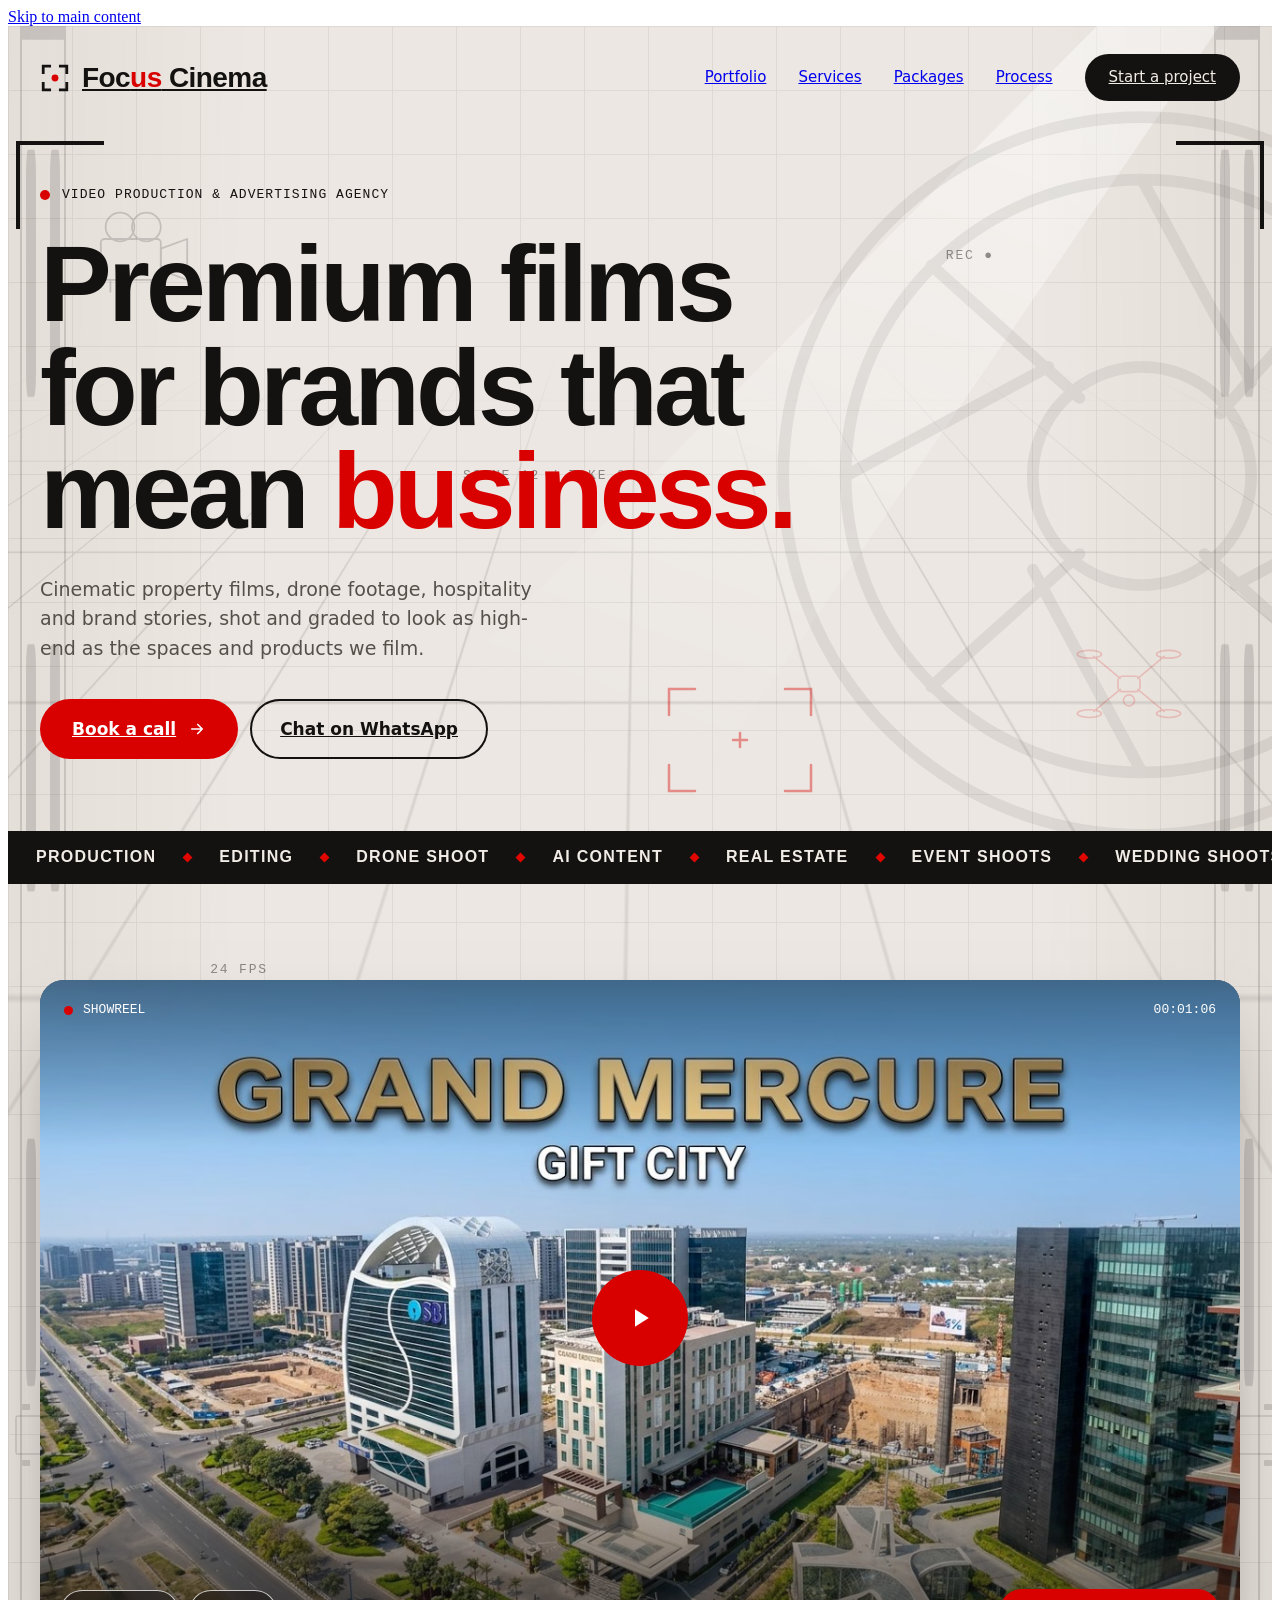
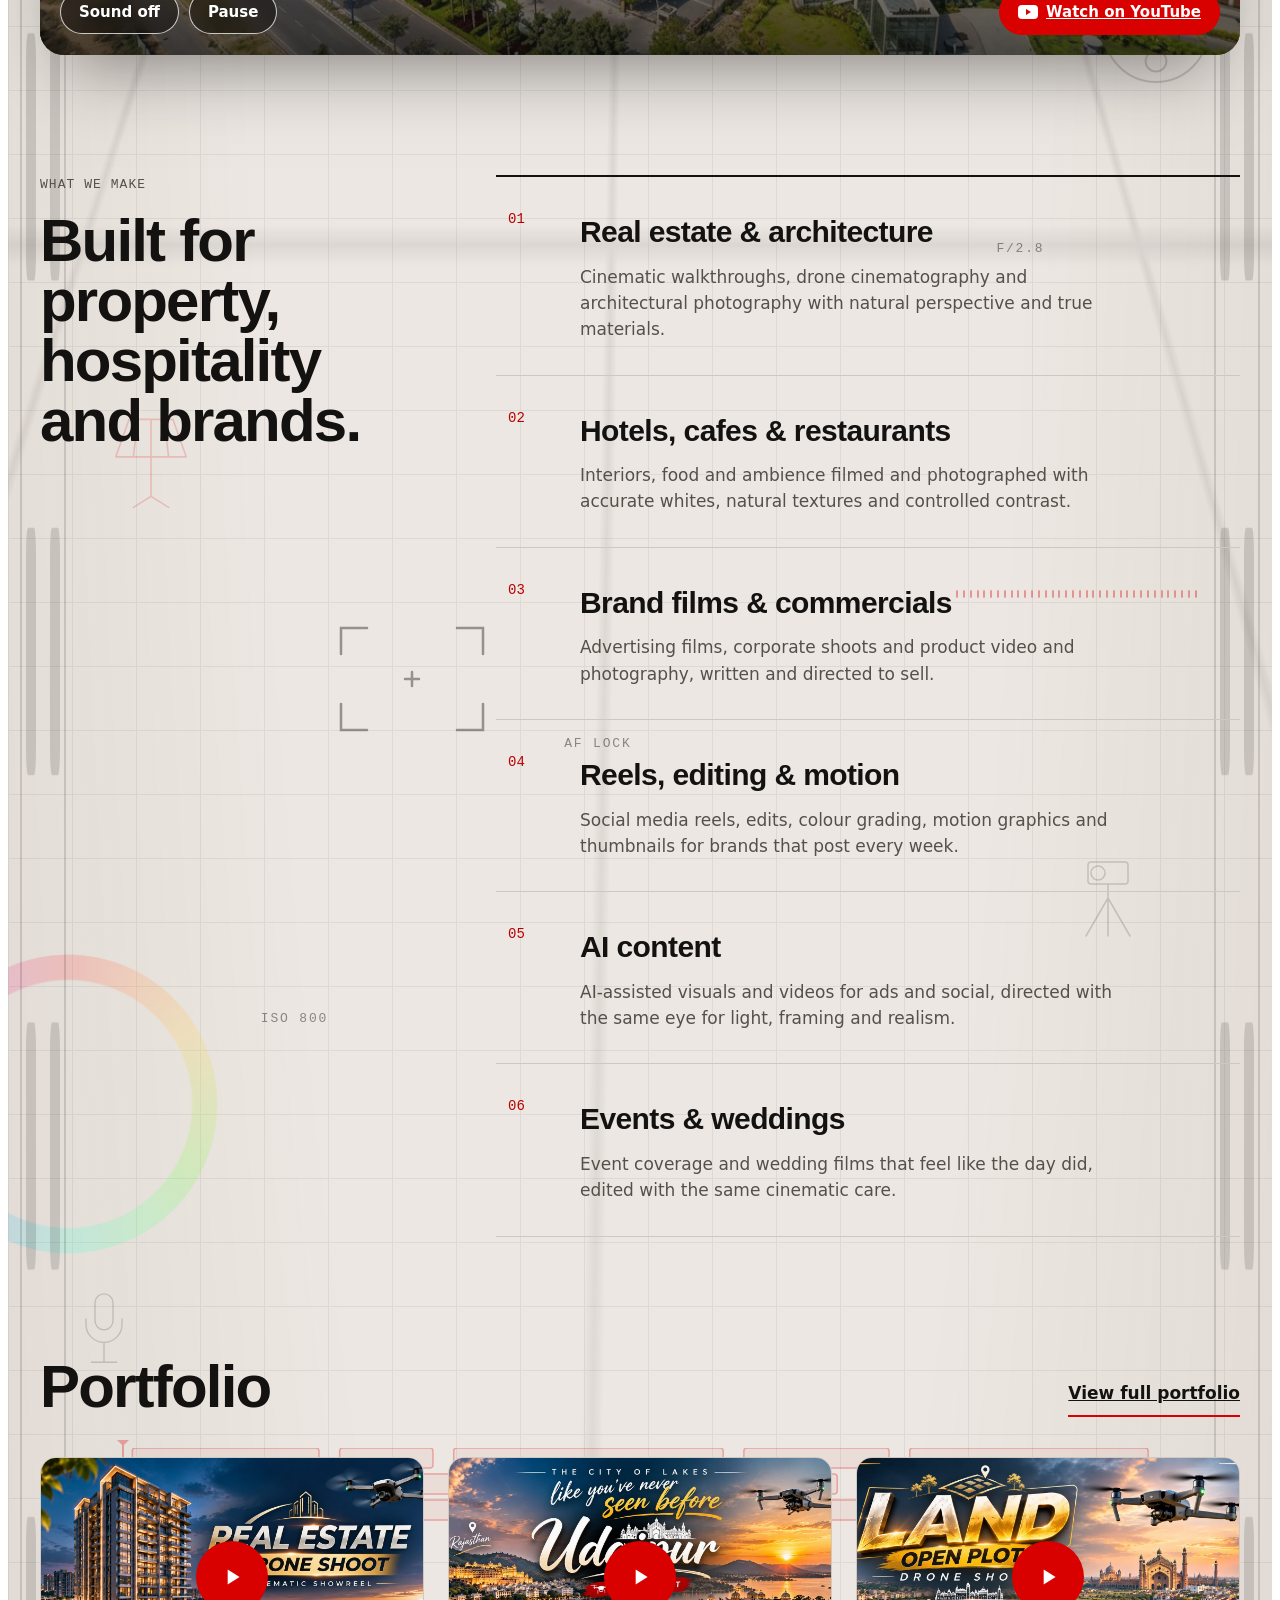
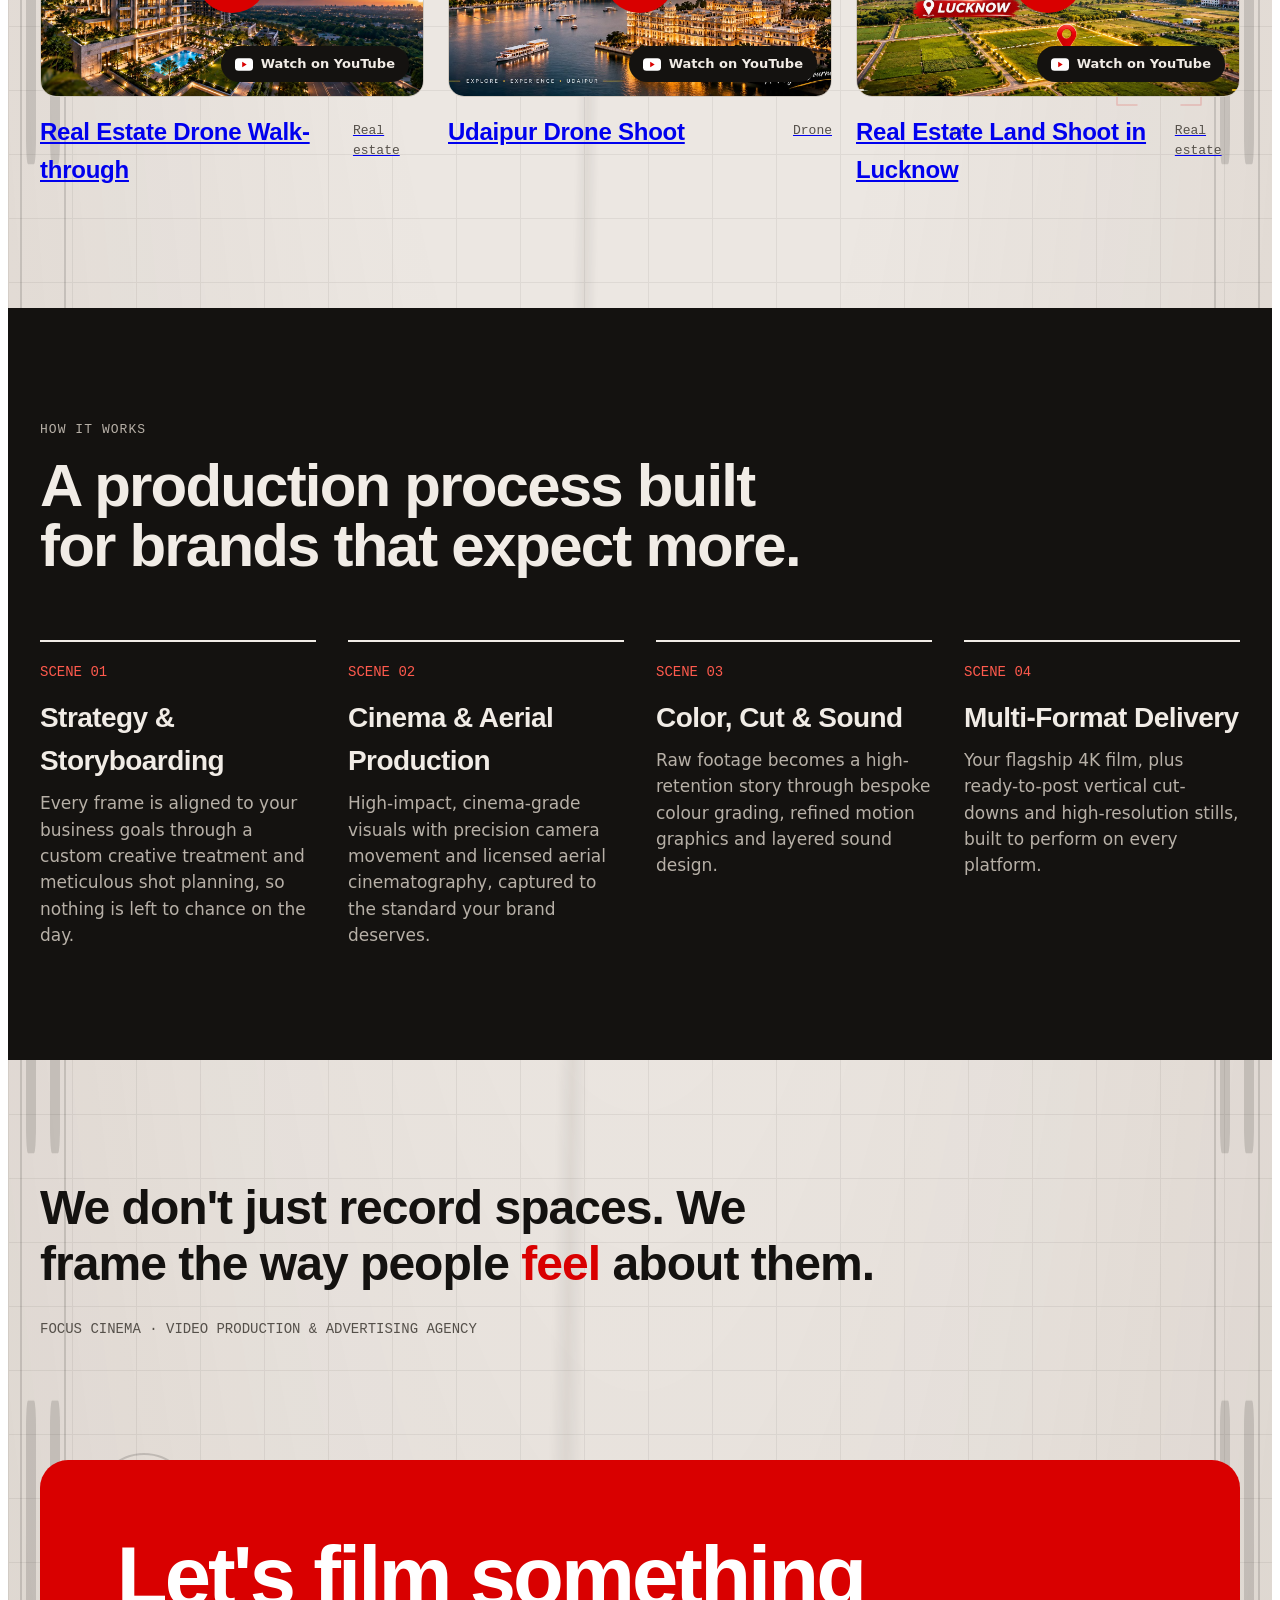
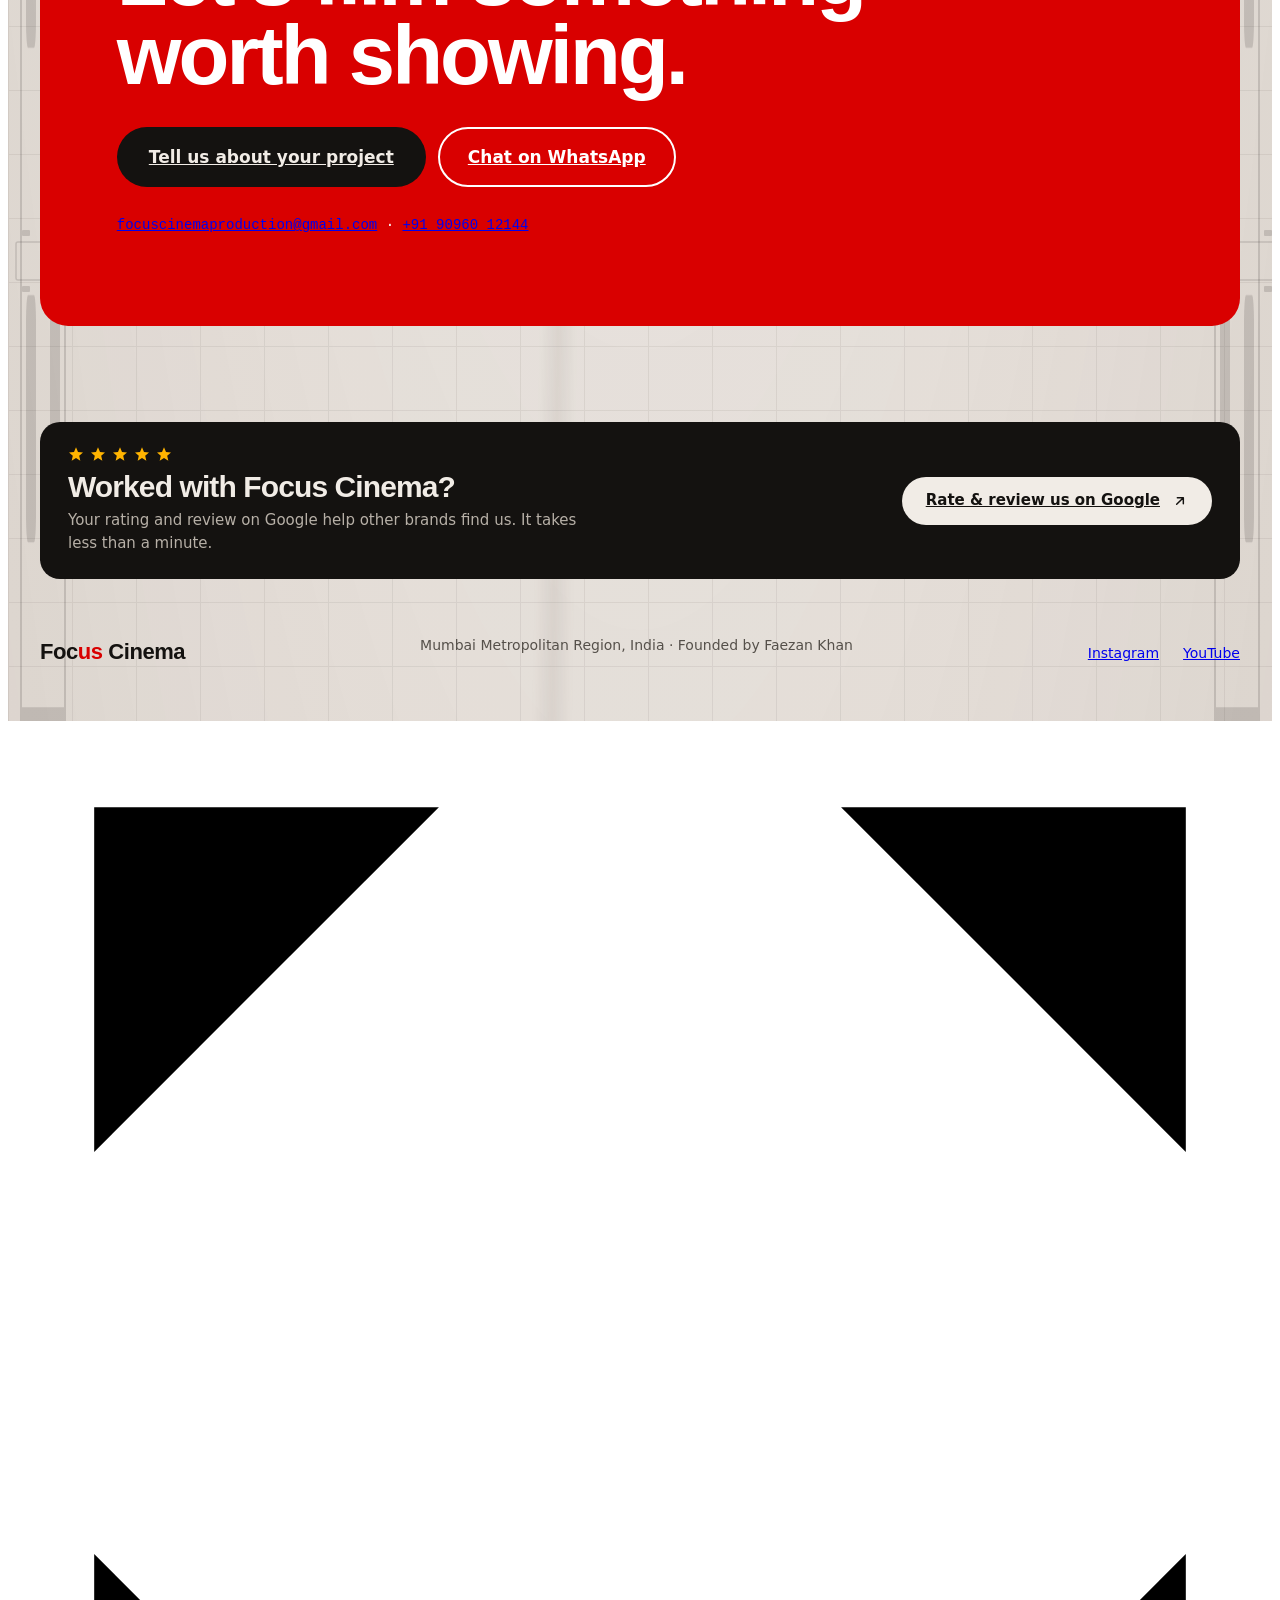
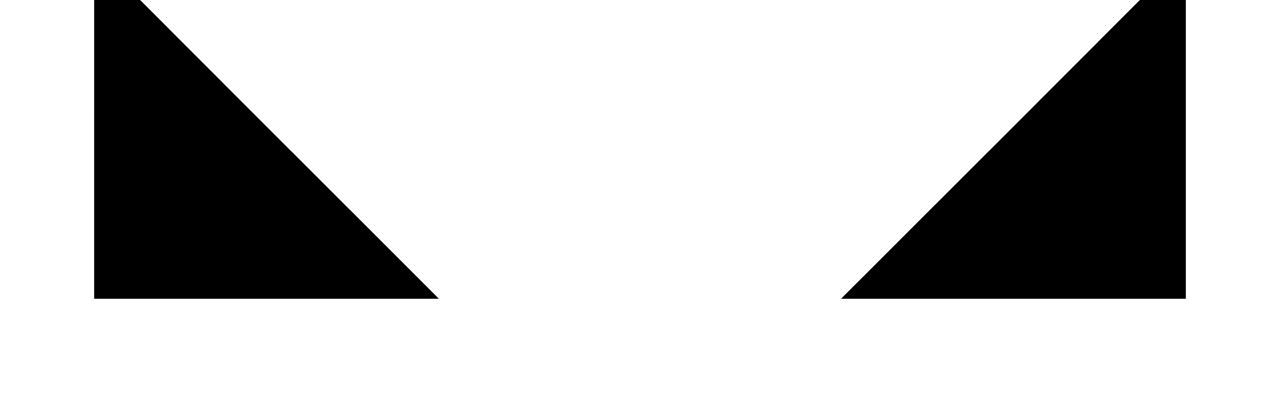
==== commit 2dcdae47: "Part B: Upgrade performance, SEO, accessibility, and maintainability - Performance: Self-hosted WOFF" ====
--- a/site/index.html
+++ b/site/index.html
@@ -4,30 +4,30 @@
 <meta charset="utf-8">
 <meta name="viewport" content="width=device-width, initial-scale=1">
 <title>Focus Cinema | Video Production &amp; Advertising Agency, Mumbai</title>
-<meta name="description" content="Focus Cinema is a video production and advertising agency in the Mumbai region: cinematic real estate films, drone shoots, brand films, hospitality, events, weddings and podcast shoots.">
+<meta name="description" content="Focus Cinema is a Mumbai video production and advertising agency: cinematic real estate films, aerial drone shoots, brand campaigns, and hospitality.">
 <link rel="canonical" href="https://focuscinemaa.com/">
 <meta name="theme-color" content="#ECE7E2">
 <link rel="icon" href="favicon.svg" type="image/svg+xml">
 <meta property="og:type" content="website">
 <meta property="og:site_name" content="Focus Cinema">
 <meta property="og:title" content="Focus Cinema | Video Production &amp; Advertising Agency, Mumbai">
-<meta property="og:description" content="Focus Cinema is a video production and advertising agency in the Mumbai region: cinematic real estate films, drone shoots, brand films, hospitality, events, weddings and podcast shoots.">
+<meta property="og:description" content="Focus Cinema is a Mumbai video production and advertising agency: cinematic real estate films, aerial drone shoots, brand campaigns, and hospitality.">
 <meta property="og:url" content="https://focuscinemaa.com/">
-<meta property="og:image" content="https://focuscinemaa.com/images/logo.jpg">
+<meta property="og:image" content="https://focuscinemaa.com/images/og.jpg">
+<meta property="og:image:width" content="1200">
+<meta property="og:image:height" content="630">
+<meta property="og:image:type" content="image/jpeg">
 <meta name="twitter:card" content="summary_large_image">
-<link rel="preconnect" href="https://fonts.googleapis.com">
-<link href="https://fonts.googleapis.com/css2?family=Outfit:wght@500;600;700;800&amp;family=Inter:wght@400;500;600&amp;family=JetBrains+Mono:wght@400;500&amp;display=swap" rel="stylesheet">
+<meta name="twitter:title" content="Focus Cinema | Video Production &amp; Advertising Agency, Mumbai">
+<meta name="twitter:description" content="Focus Cinema is a Mumbai video production and advertising agency: cinematic real estate films, aerial drone shoots, brand campaigns, and hospitality.">
+<meta name="twitter:image" content="https://focuscinemaa.com/images/og.jpg">
+<link rel="preload" href="/assets/fonts/outfit-latin.woff2" as="font" type="font/woff2" crossorigin>
+<link rel="preload" href="/assets/fonts/inter-latin.woff2" as="font" type="font/woff2" crossorigin>
+<link rel="preload" href="/images/showreel.webp" as="image" type="image/webp" fetchpriority="high">
+<link rel="stylesheet" href="/assets/site.css">
 <style>
-
-body{margin:0;background:#ECE7E2}
-a{color:inherit;text-decoration:none}
 .nav a:hover{color:#141210}
 .row-link:hover{background:#E1DBD4}
-.thumb1{background-image:url(images/real-estate-walkthrough.jpg);background-size:cover;background-position:center}
-.thumb2{background-image:url(images/udaipur-drone.jpg);background-size:cover;background-position:center}
-.thumb3{background-image:url(images/lucknow-land.jpg);background-size:cover;background-position:center}
-@keyframes reelpan{0%{background-size:108% auto;background-position:30% 60%}100%{background-size:122% auto;background-position:70% 40%}}
-@media(prefers-reduced-motion:reduce){}
 .bg{position:absolute;inset:0;z-index:0;overflow:hidden;pointer-events:none}
 .bg-grid{position:absolute;inset:0;opacity:.06;background-image:linear-gradient(currentColor 1px,transparent 1px),linear-gradient(90deg,currentColor 1px,transparent 1px);background-size:64px 64px;animation:gridmove 14s linear infinite}
 .bg-scan{position:absolute;left:0;right:0;top:-200px;height:180px;opacity:.05;background:linear-gradient(transparent,currentColor,transparent);animation:scan 11s linear infinite}
@@ -82,64 +82,21 @@
 @keyframes breathe{0%,100%{transform:scale(1)}50%{transform:scale(.88)}}
 @keyframes marq{to{transform:translateX(-50%)}}
 @media(max-width:900px){.bg-filmwrap,.tl,.wave,.wheel,.vf{display:none}.bg-big{width:520px;height:520px;right:-200px}}
-@media(prefers-reduced-motion:reduce){.bg *,.focus,.float,.vf,.marq-track{animation:none!important}}
-/* Hide the system cursor only when JS confirms a mouse-like device */
-  html.fc-cursor-on, html.fc-cursor-on * { cursor: none !important; }
-
-  /* Two separate fixed layers (not nested) so mix-blend-mode can see the real page behind them */
-  .fc-frame, .fc-dot { position: fixed; left: 0; top: 0; z-index: 2147483647; pointer-events: none;
-                       opacity: 0; transition: opacity .25s ease; will-change: transform; }
-  html.fc-visible .fc-frame, html.fc-visible .fc-dot { opacity: 1; }
-
-  /* Brackets: white + difference blend = dark on light pages, light on dark pages */
-  .fc-frame { width: 44px; height: 44px; margin: -22px 0 0 -22px; mix-blend-mode: difference; }
-  .fc-frame svg { display: block; width: 100%; height: 100%; overflow: visible; transition: transform .22s cubic-bezier(.2,.8,.2,1); }
-  .fc-frame path { fill: none; stroke: #fff; stroke-width: 3.2; stroke-linecap: square; stroke-linejoin: miter;
-                   transition: transform .22s cubic-bezier(.2,.8,.2,1); }
-
-  /* Recording dot (kept un-blended so it is always crimson) */
-  .fc-dot { width: 12px; height: 12px; margin: -6px 0 0 -6px; border-radius: 50%; background: #D90000;
-            box-shadow: 0 0 0 2px rgba(255,255,255,.92), 0 0 0 3px rgba(20,18,16,.25);
-            transition: scale .2s ease, opacity .25s ease; }
-
-  /* FOCUS-LOCK on clickable things: brackets snap inward, dot pulses */
-  html.fc-link .fc-tl { transform: translate(5px, 5px); }
-  html.fc-link .fc-tr { transform: translate(-5px, 5px); }
-  html.fc-link .fc-br { transform: translate(-5px, -5px); }
-  html.fc-link .fc-bl { transform: translate(5px, -5px); }
-  html.fc-link .fc-dot { animation: fc-pulse 1s ease-in-out infinite; }
-  @keyframes fc-pulse { 0%,100% { scale: 1.25; } 50% { scale: 1.75; } }
-
-  /* SHUTTER on press: brackets clamp hard, whole frame flashes smaller */
-  html.fc-down .fc-tl { transform: translate(9px, 9px); }
-  html.fc-down .fc-tr { transform: translate(-9px, 9px); }
-  html.fc-down .fc-br { transform: translate(-9px, -9px); }
-  html.fc-down .fc-bl { transform: translate(9px, -9px); }
-  html.fc-down .fc-dot { animation: none; scale: .7; }
-
-  /* Touch / tablets / no-hover devices: custom cursor never appears */
-  @media (pointer: coarse), (hover: none) { .fc-frame, .fc-dot { display: none !important; } }
-  @media (prefers-reduced-motion: reduce) { html.fc-link .fc-dot { animation: none; scale: 1.4; } .fc-frame path { transition: none; } }
-
-
 .rbtn{display:inline-flex;align-items:center;gap:8px;min-height:44px;padding:0 18px;border-radius:999px;border:1.5px solid rgba(255,255,255,.75);background:rgba(20,18,16,.55);color:#fff;font:600 15px/1 'Inter',system-ui,sans-serif;cursor:pointer;-webkit-backdrop-filter:blur(6px);backdrop-filter:blur(6px)}
 .rbtn.yt{background:#D90000;border-color:#D90000}
 #reel .ctl{display:none}
 #reel.is-playing .ctl{display:inline-flex}
 #reel.is-playing #reel-play{display:none}
-#reel iframe{position:absolute;inset:0;width:100%;height:100%;border:0;pointer-events:none}
+#reel iframe{position:absolute;inset:0;width:100%;height:100%;border:0;pointer-events:none;z-index:2}
 #reel :focus-visible{outline-color:#fff}
-.reel-bar{position:absolute;left:20px;right:20px;bottom:20px;display:flex;flex-wrap:wrap;align-items:center;justify-content:space-between;gap:12px}
+.reel-bar{position:absolute;left:20px;right:20px;bottom:20px;display:flex;flex-wrap:wrap;align-items:center;justify-content:space-between;gap:12px;z-index:3}
 @media(max-width:640px){
 .reel-bar{position:static;margin-top:14px}
 .rbtn:not(.yt){color:#141210;border-color:#141210;background:transparent;-webkit-backdrop-filter:none;backdrop-filter:none}
 .reel-stage{border-radius:18px !important}
 .rplay{width:72px !important;height:72px !important}
 }
-:focus-visible{outline:3px solid #141210;outline-offset:3px}
 html{scroll-behavior:smooth}
-img{max-width:100%}
-
 </style>
 <script type="application/ld+json">
 {
@@ -148,18 +105,35 @@
   "name": "Focus Cinema",
   "description": "Video production and advertising agency: real estate films, drone cinematography, brand films, hospitality, events, weddings, podcast shoots, editing and AI content.",
   "url": "https://focuscinemaa.com/",
-  "logo": "https://focuscinemaa.com/images/logo.jpg",
-  "image": "https://focuscinemaa.com/images/logo.jpg",
+  "logo": "https://focuscinemaa.com/images/og.jpg",
+  "image": "https://focuscinemaa.com/images/og.jpg",
   "telephone": "+919096012144",
   "email": "focuscinemaproduction@gmail.com",
-  "founder": {"@type": "Person", "name": "Faezan Khan"},
-  "areaServed": "Mumbai Metropolitan Region, India",
-  "address": {"@type": "PostalAddress", "addressRegion": "Maharashtra", "addressCountry": "IN"},
-  "sameAs": ["https://www.instagram.com/focuscinemaa","https://www.youtube.com/@FocusCinemaproduction"]
+  "priceRange": "$$",
+  "founder": {
+    "@type": "Person",
+    "name": "Faezan Khan"
+  },
+  "areaServed": [
+    "Mumbai",
+    "Thane",
+    "Navi Mumbai",
+    "Mumbai Metropolitan Region, India"
+  ],
+  "address": {
+    "@type": "PostalAddress",
+    "addressRegion": "Maharashtra",
+    "addressCountry": "IN"
+  },
+  "sameAs": [
+    "https://www.instagram.com/focuscinemaa",
+    "https://www.youtube.com/@FocusCinemaproduction"
+  ]
 }
 </script>
 </head>
 <body>
+<a href="#main" class="skip-link">Skip to main content</a>
 
 <div style="background:#ECE7E2;color:#141210;font-family:'Inter',system-ui,sans-serif;font-size:17px;line-height:1.55;overflow-x:hidden;position:relative">
 
@@ -220,6 +194,8 @@
 </nav>
 </header>
 
+<main id="main">
+
 <!-- HERO -->
 <section id="top" style="max-width:1280px;margin:0 auto;padding:56px 32px 72px;position:relative">
 <div class="vf" style="top:12px;left:8px;border-right:0;border-bottom:0" aria-hidden="true"></div>
@@ -251,12 +227,17 @@
 <!-- SHOWREEL -->
 <section id="showreel" aria-label="Showreel" style="max-width:1280px;margin:0 auto;padding:96px 32px 120px">
 <div id="reel" style="position:relative">
-<div class="reel-stage" style="position:relative;aspect-ratio:16/9;background:#1A1814 url(images/showreel.jpg) center/cover no-repeat;border-radius:24px;overflow:hidden;box-shadow:0 36px 70px -28px rgba(20,18,16,.5)">
+<div class="reel-stage" style="position:relative;aspect-ratio:16/9;background-color:#1A1814;border-radius:24px;overflow:hidden;box-shadow:0 36px 70px -28px rgba(20,18,16,.5)">
+<picture style="position:absolute;inset:0;width:100%;height:100%;pointer-events:none">
+  <source srcset="images/showreel.avif" type="image/avif">
+  <source srcset="images/showreel.webp" type="image/webp">
+  <img src="images/showreel.jpg" alt="Focus Cinema Showreel preview featuring high-end cinematography" width="1280" height="720" fetchpriority="high" loading="eager" decoding="async" style="width:100%;height:100%;object-fit:cover;display:block">
+</picture>
 <div class="reel-media" style="position:absolute;inset:0"></div>
-<div style="position:absolute;inset:0;pointer-events:none;background:linear-gradient(to bottom,rgba(15,14,12,.45),transparent 25%,transparent 60%,rgba(15,14,12,.72))"></div>
-<div style="position:absolute;top:20px;left:24px;font-family:'JetBrains Mono',monospace;font-size:13px;color:#fff;display:flex;align-items:center;gap:10px"><span style="width:9px;height:9px;border-radius:50%;background:#D90000"></span>SHOWREEL</div>
-<div style="position:absolute;top:20px;right:24px;font-family:'JetBrains Mono',monospace;font-size:13px;color:#fff">00:01:06</div>
-<button id="reel-play" class="rplay" type="button" aria-label="Play showreel with sound" style="position:absolute;left:50%;top:50%;transform:translate(-50%,-50%);width:96px;height:96px;border-radius:50%;border:0;background:#D90000;cursor:pointer;display:flex;align-items:center;justify-content:center">
+<div style="position:absolute;inset:0;pointer-events:none;background:linear-gradient(to bottom,rgba(15,14,12,.45),transparent 25%,transparent 60%,rgba(15,14,12,.72));z-index:1"></div>
+<div style="position:absolute;top:20px;left:24px;font-family:'JetBrains Mono',monospace;font-size:13px;color:#fff;display:flex;align-items:center;gap:10px;z-index:2"><span style="width:9px;height:9px;border-radius:50%;background:#D90000"></span>SHOWREEL</div>
+<div style="position:absolute;top:20px;right:24px;font-family:'JetBrains Mono',monospace;font-size:13px;color:#fff;z-index:2">00:01:06</div>
+<button id="reel-play" class="rplay" type="button" aria-label="Play showreel with sound" style="position:absolute;left:50%;top:50%;transform:translate(-50%,-50%);width:96px;height:96px;border-radius:50%;border:0;background:#D90000;cursor:pointer;display:flex;align-items:center;justify-content:center;z-index:2">
 <svg width="30" height="30" viewBox="0 0 24 24" fill="#FFFFFF" aria-hidden="true"><path d="M8 5v14l11-7z"></path></svg></button>
 </div>
 <div class="reel-bar">
@@ -264,7 +245,7 @@
 <button id="reel-sound" class="rbtn ctl" type="button" aria-pressed="false">Sound off</button>
 <button id="reel-pause" class="rbtn ctl" type="button">Pause</button>
 </div>
-<a class="rbtn yt" href="https://youtu.be/C2CJpW53Ucw" target="_blank" rel="noopener">
+<a class="rbtn yt" href="https://youtu.be/C2CJpW53Ucw" target="_blank" rel="noopener noreferrer" aria-label="Focus Cinema Showreel — Watch on YouTube (opens in a new tab)">
 <svg width="20" height="14" viewBox="0 0 20 14" aria-hidden="true"><rect width="20" height="14" rx="4" fill="#fff"/><path d="M8 4l5 3-5 3z" fill="#D90000"/></svg>
 Watch on YouTube</a>
 </div>
@@ -314,24 +295,39 @@
 <a href="portfolio.html" style="color:#141210;border-bottom:2px solid #D90000;padding:8px 0;font-weight:600">View full portfolio</a>
 </div>
 <div style="display:grid;grid-template-columns:repeat(auto-fit,minmax(min(360px,100%),1fr));gap:24px">
-<a href="https://youtu.be/7DN4Z1Aokmc" target="_blank" rel="noopener" style="display:block">
-<div class="thumb1" style="position:relative;aspect-ratio:16/10;border:1px solid #D0C9C1;border-radius:16px;background-color:#E2DCD5;overflow:hidden">
-<span style="position:absolute;left:50%;top:50%;transform:translate(-50%,-50%);width:72px;height:72px;border-radius:50%;background:#D90000;display:flex;align-items:center;justify-content:center"><svg width="26" height="26" viewBox="0 0 24 24" fill="#FFFFFF" aria-hidden="true"><path d="M8 5v14l11-7z"></path></svg></span>
-<span style="position:absolute;right:14px;bottom:14px;display:inline-flex;align-items:center;gap:8px;padding:8px 14px;border-radius:999px;background:#141210;color:#F1ECE6;font-size:13px;font-weight:600"><svg width="18" height="13" viewBox="0 0 20 14" aria-hidden="true"><rect width="20" height="14" rx="4" fill="#FFFFFF"></rect><path d="M8 4l5 3-5 3z" fill="#D90000"></path></svg>Watch on YouTube</span>
+<a href="https://youtu.be/7DN4Z1Aokmc" target="_blank" rel="noopener noreferrer" aria-label="Real Estate Drone Walk-through — Watch on YouTube (opens in a new tab)" style="display:block">
+<div style="position:relative;aspect-ratio:16/10;border:1px solid #D0C9C1;border-radius:16px;background-color:#E2DCD5;overflow:hidden">
+<picture style="position:absolute;inset:0;width:100%;height:100%">
+  <source srcset="images/real-estate-walkthrough.avif" type="image/avif">
+  <source srcset="images/real-estate-walkthrough.webp" type="image/webp">
+  <img src="images/real-estate-walkthrough.jpg" alt="Real Estate Drone Walk-through by Focus Cinema" width="1600" height="900" loading="lazy" decoding="async" style="width:100%;height:100%;object-fit:cover;display:block">
+</picture>
+<span style="position:absolute;left:50%;top:50%;transform:translate(-50%,-50%);width:72px;height:72px;border-radius:50%;background:#D90000;display:flex;align-items:center;justify-content:center;z-index:2"><svg width="26" height="26" viewBox="0 0 24 24" fill="#FFFFFF" aria-hidden="true"><path d="M8 5v14l11-7z"></path></svg></span>
+<span style="position:absolute;right:14px;bottom:14px;display:inline-flex;align-items:center;gap:8px;padding:8px 14px;border-radius:999px;background:#141210;color:#F1ECE6;font-size:13px;font-weight:600;z-index:2"><svg width="18" height="13" viewBox="0 0 20 14" aria-hidden="true"><rect width="20" height="14" rx="4" fill="#FFFFFF"></rect><path d="M8 4l5 3-5 3z" fill="#D90000"></path></svg>Watch on YouTube</span>
 </div>
 <div style="display:flex;justify-content:space-between;gap:16px;margin-top:16px"><span style="font-family:'Outfit',sans-serif;font-weight:700;font-size:24px;letter-spacing:-0.01em">Real Estate Drone Walk-through</span><span style="font-family:'JetBrains Mono',monospace;font-size:13px;color:#55504A;padding-top:8px">Real estate</span></div>
 </a>
-<a href="https://youtu.be/NiT_kLc16_U" target="_blank" rel="noopener" style="display:block">
-<div class="thumb2" style="position:relative;aspect-ratio:16/10;border:1px solid #D0C9C1;border-radius:16px;background-color:#E2DCD5;overflow:hidden">
-<span style="position:absolute;left:50%;top:50%;transform:translate(-50%,-50%);width:72px;height:72px;border-radius:50%;background:#D90000;display:flex;align-items:center;justify-content:center"><svg width="26" height="26" viewBox="0 0 24 24" fill="#FFFFFF" aria-hidden="true"><path d="M8 5v14l11-7z"></path></svg></span>
-<span style="position:absolute;right:14px;bottom:14px;display:inline-flex;align-items:center;gap:8px;padding:8px 14px;border-radius:999px;background:#141210;color:#F1ECE6;font-size:13px;font-weight:600"><svg width="18" height="13" viewBox="0 0 20 14" aria-hidden="true"><rect width="20" height="14" rx="4" fill="#FFFFFF"></rect><path d="M8 4l5 3-5 3z" fill="#D90000"></path></svg>Watch on YouTube</span>
+<a href="https://youtu.be/NiT_kLc16_U" target="_blank" rel="noopener noreferrer" aria-label="Udaipur Drone Shoot — Watch on YouTube (opens in a new tab)" style="display:block">
+<div style="position:relative;aspect-ratio:16/10;border:1px solid #D0C9C1;border-radius:16px;background-color:#E2DCD5;overflow:hidden">
+<picture style="position:absolute;inset:0;width:100%;height:100%">
+  <source srcset="images/udaipur-drone.avif" type="image/avif">
+  <source srcset="images/udaipur-drone.webp" type="image/webp">
+  <img src="images/udaipur-drone.jpg" alt="Udaipur Drone Shoot by Focus Cinema" width="1600" height="900" loading="lazy" decoding="async" style="width:100%;height:100%;object-fit:cover;display:block">
+</picture>
+<span style="position:absolute;left:50%;top:50%;transform:translate(-50%,-50%);width:72px;height:72px;border-radius:50%;background:#D90000;display:flex;align-items:center;justify-content:center;z-index:2"><svg width="26" height="26" viewBox="0 0 24 24" fill="#FFFFFF" aria-hidden="true"><path d="M8 5v14l11-7z"></path></svg></span>
+<span style="position:absolute;right:14px;bottom:14px;display:inline-flex;align-items:center;gap:8px;padding:8px 14px;border-radius:999px;background:#141210;color:#F1ECE6;font-size:13px;font-weight:600;z-index:2"><svg width="18" height="13" viewBox="0 0 20 14" aria-hidden="true"><rect width="20" height="14" rx="4" fill="#FFFFFF"></rect><path d="M8 4l5 3-5 3z" fill="#D90000"></path></svg>Watch on YouTube</span>
 </div>
 <div style="display:flex;justify-content:space-between;gap:16px;margin-top:16px"><span style="font-family:'Outfit',sans-serif;font-weight:700;font-size:24px;letter-spacing:-0.01em">Udaipur Drone Shoot</span><span style="font-family:'JetBrains Mono',monospace;font-size:13px;color:#55504A;padding-top:8px">Drone</span></div>
 </a>
-<a href="https://youtu.be/q498bW1mNeU" target="_blank" rel="noopener" style="display:block">
-<div class="thumb3" style="position:relative;aspect-ratio:16/10;border:1px solid #D0C9C1;border-radius:16px;background-color:#E2DCD5;overflow:hidden">
-<span style="position:absolute;left:50%;top:50%;transform:translate(-50%,-50%);width:72px;height:72px;border-radius:50%;background:#D90000;display:flex;align-items:center;justify-content:center"><svg width="26" height="26" viewBox="0 0 24 24" fill="#FFFFFF" aria-hidden="true"><path d="M8 5v14l11-7z"></path></svg></span>
-<span style="position:absolute;right:14px;bottom:14px;display:inline-flex;align-items:center;gap:8px;padding:8px 14px;border-radius:999px;background:#141210;color:#F1ECE6;font-size:13px;font-weight:600"><svg width="18" height="13" viewBox="0 0 20 14" aria-hidden="true"><rect width="20" height="14" rx="4" fill="#FFFFFF"></rect><path d="M8 4l5 3-5 3z" fill="#D90000"></path></svg>Watch on YouTube</span>
+<a href="https://youtu.be/q498bW1mNeU" target="_blank" rel="noopener noreferrer" aria-label="Real Estate Land Shoot in Lucknow — Watch on YouTube (opens in a new tab)" style="display:block">
+<div style="position:relative;aspect-ratio:16/10;border:1px solid #D0C9C1;border-radius:16px;background-color:#E2DCD5;overflow:hidden">
+<picture style="position:absolute;inset:0;width:100%;height:100%">
+  <source srcset="images/lucknow-land.avif" type="image/avif">
+  <source srcset="images/lucknow-land.webp" type="image/webp">
+  <img src="images/lucknow-land.jpg" alt="Real Estate Land Shoot in Lucknow by Focus Cinema" width="1600" height="900" loading="lazy" decoding="async" style="width:100%;height:100%;object-fit:cover;display:block">
+</picture>
+<span style="position:absolute;left:50%;top:50%;transform:translate(-50%,-50%);width:72px;height:72px;border-radius:50%;background:#D90000;display:flex;align-items:center;justify-content:center;z-index:2"><svg width="26" height="26" viewBox="0 0 24 24" fill="#FFFFFF" aria-hidden="true"><path d="M8 5v14l11-7z"></path></svg></span>
+<span style="position:absolute;right:14px;bottom:14px;display:inline-flex;align-items:center;gap:8px;padding:8px 14px;border-radius:999px;background:#141210;color:#F1ECE6;font-size:13px;font-weight:600;z-index:2"><svg width="18" height="13" viewBox="0 0 20 14" aria-hidden="true"><rect width="20" height="14" rx="4" fill="#FFFFFF"></rect><path d="M8 4l5 3-5 3z" fill="#D90000"></path></svg>Watch on YouTube</span>
 </div>
 <div style="display:flex;justify-content:space-between;gap:16px;margin-top:16px"><span style="font-family:'Outfit',sans-serif;font-weight:700;font-size:24px;letter-spacing:-0.01em">Real Estate Land Shoot in Lucknow</span><span style="font-family:'JetBrains Mono',monospace;font-size:13px;color:#55504A;padding-top:8px">Real estate</span></div>
 </a>
@@ -388,20 +384,23 @@
 <h2 style="margin:0;font-family:'Outfit',sans-serif;font-weight:800;font-size:clamp(22px,2.6vw,30px);line-height:1.1;letter-spacing:-0.03em;text-wrap:balance">Worked with Focus Cinema?</h2>
 <p style="margin:6px 0 0;max-width:520px;font-size:15px;color:#B7B0A7;text-wrap:pretty">Your rating and review on Google help other brands find us. It takes less than a minute.</p>
 </div>
-<a href="https://share.google/0YecEpl7yazQiMZ4p" target="_blank" rel="noopener" style="display:inline-flex;align-items:center;gap:12px;min-height:48px;padding:0 24px;background:#F1ECE6;color:#141210;border-radius:999px;font-weight:700;font-size:15px">Rate &amp; review us on Google
+<a href="https://share.google/0YecEpl7yazQiMZ4p" target="_blank" rel="noopener noreferrer" aria-label="Rate and review Focus Cinema on Google (opens in a new tab)" style="display:inline-flex;align-items:center;gap:12px;min-height:48px;padding:0 24px;background:#F1ECE6;color:#141210;border-radius:999px;font-weight:700;font-size:15px">Rate &amp; review us on Google
 <svg width="16" height="16" viewBox="0 0 24 24" fill="none" stroke="#141210" stroke-width="2.2" stroke-linecap="round" stroke-linejoin="round" aria-hidden="true"><path d="M7 17L17 7M8 7h9v9"></path></svg></a>
 </div>
 </section>
+
+</main>
 
 <!-- FOOTER -->
 <footer style="max-width:1280px;margin:0 auto;padding:0 32px 48px;display:flex;flex-wrap:wrap;justify-content:space-between;gap:16px;color:#55504A;font-size:14px">
 <span style="font-family:'Outfit',sans-serif;font-weight:800;font-size:22px;color:#141210;letter-spacing:-0.02em">Foc<span style="color:#D90000">us</span> Cinema</span>
 <span>Mumbai Metropolitan Region, India · Founded by Faezan Khan</span>
-<div style="display:flex;gap:24px"><a href="https://www.instagram.com/focuscinemaa" target="_blank" rel="noopener" style="padding:8px 0">Instagram</a><a href="https://www.youtube.com/@FocusCinemaproduction" target="_blank" rel="noopener" style="padding:8px 0">YouTube</a></div>
+<div style="display:flex;gap:24px"><a href="https://www.instagram.com/focuscinemaa" target="_blank" rel="noopener noreferrer" style="padding:8px 0">Instagram</a><a href="https://www.youtube.com/@FocusCinemaproduction" target="_blank" rel="noopener noreferrer" style="padding:8px 0">YouTube</a></div>
 </footer>
 
 </div>
 </div>
+
 <div class="fc-frame" id="fc-frame" aria-hidden="true">
   <svg viewBox="0 0 44 44" focusable="false">
     <path class="fc-tl" d="M3 15V3h12"></path>
@@ -412,62 +411,7 @@
 </div>
 <div class="fc-dot" id="fc-dot" aria-hidden="true"></div>
 
-<script id="fc-cursor-js">
-(function () {
-  // Only for real mouse / trackpad devices
-  var fine = window.matchMedia("(hover: hover) and (pointer: fine)");
-  if (!fine.matches) return;
-
-  var root = document.documentElement;
-  var frame = document.getElementById("fc-frame");
-  var dot = document.getElementById("fc-dot");
-  if (!frame || !dot) return;
-
-  /* ---- tuning ---- */
-  var FRAME_EASE = 0.16;   // lower = brackets trail further behind the dot
-  var DOT_EASE   = 0.55;   // higher = dot sticks closer to the real pointer
-  var CLICKABLE  = 'a, button, [role="button"], summary, label[for], select, input[type="submit"], input[type="button"], ' +
-                   '[data-cursor], .video-thumb, .package-card, .pv, .thumb1, .thumb2, .thumb3';
-
-  var mx = -100, my = -100;      // real pointer
-  var fx = mx, fy = my;          // frame position
-  var dx = mx, dy = my;          // dot position
-  var raf = null, shown = false;
-
-  root.classList.add("fc-cursor-on");
-
-  function loop() {
-    fx += (mx - fx) * FRAME_EASE;  fy += (my - fy) * FRAME_EASE;
-    dx += (mx - dx) * DOT_EASE;    dy += (my - dy) * DOT_EASE;
-    frame.style.transform = "translate3d(" + fx.toFixed(2) + "px," + fy.toFixed(2) + "px,0)";
-    dot.style.transform   = "translate3d(" + dx.toFixed(2) + "px," + dy.toFixed(2) + "px,0)";
-    // keep animating while there is still distance to cover
-    if (Math.abs(mx - fx) + Math.abs(my - fy) + Math.abs(mx - dx) + Math.abs(my - dy) > 0.1) {
-      raf = requestAnimationFrame(loop);
-    } else { raf = null; }
-  }
-  function kick() { if (!raf) raf = requestAnimationFrame(loop); }
-
-  window.addEventListener("mousemove", function (e) {
-    mx = e.clientX; my = e.clientY;
-    if (!shown) { fx = dx = mx; fy = dy = my; shown = true; root.classList.add("fc-visible"); }
-    var t = e.target && e.target.closest ? e.target.closest(CLICKABLE) : null;
-    root.classList.toggle("fc-link", !!t);
-    kick();
-  }, { passive: true });
-
-  window.addEventListener("mousedown", function () { root.classList.add("fc-down"); });
-  window.addEventListener("mouseup",   function () { setTimeout(function () { root.classList.remove("fc-down"); }, 90); });
-
-  // hide when the pointer leaves the window, show again on return
-  document.addEventListener("mouseleave", function () { root.classList.remove("fc-visible"); shown = false; });
-  document.addEventListener("mouseenter", function () { /* shown again on next mousemove */ });
-
-  // if the device type changes (e.g. a touchscreen laptop), switch cleanly
-  var onChange = function () { if (!fine.matches) { root.classList.remove("fc-cursor-on", "fc-visible"); frame.style.display = dot.style.display = "none"; } };
-  if (fine.addEventListener) fine.addEventListener("change", onChange);
-})();
-</script>
+<script src="/assets/cursor.js" defer></script>
 
 <script>
 (function(){
